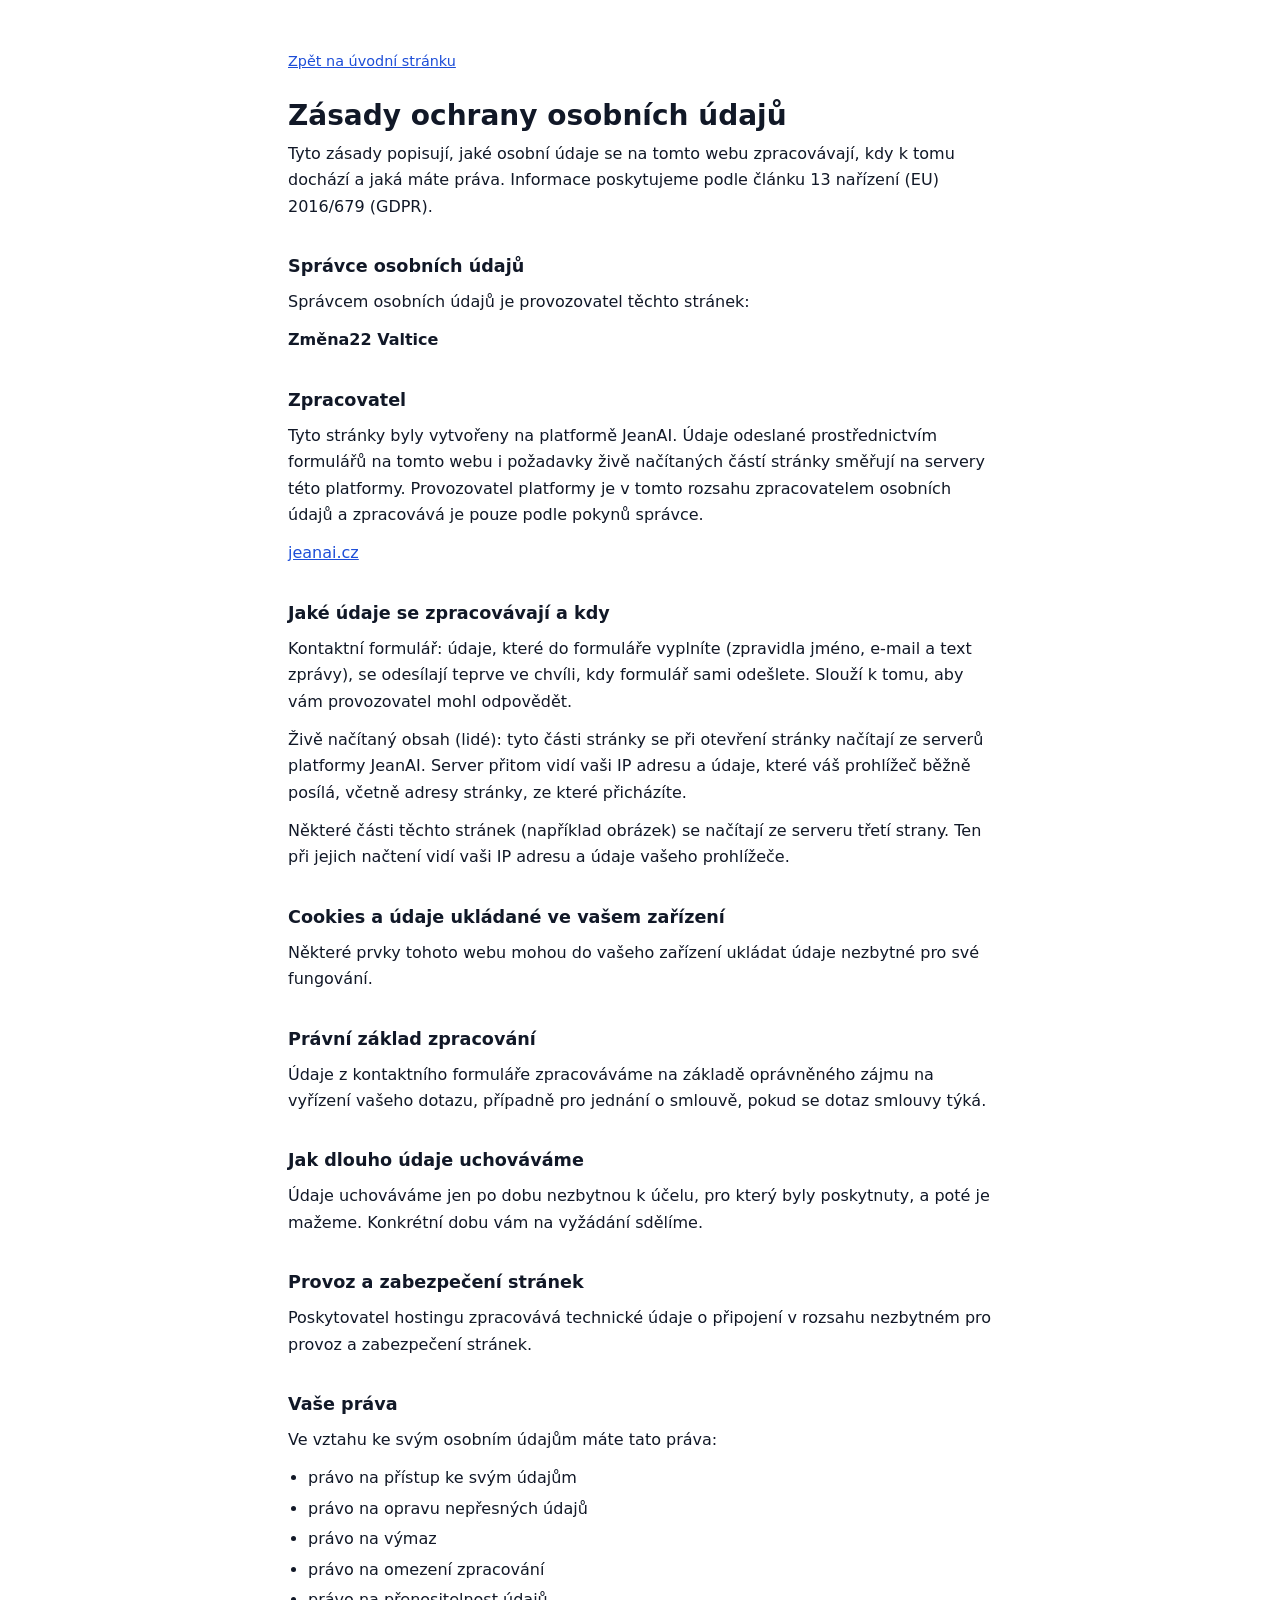
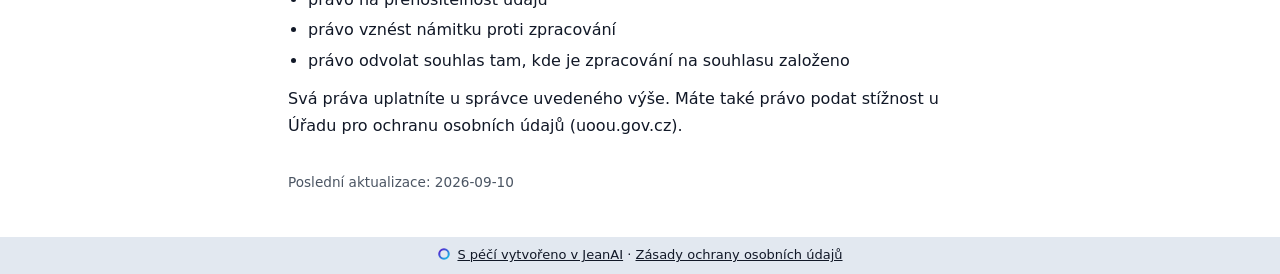
==== soukromi.html @ 4d4d27af "Deploy website: Změna22 Valtice" ====
<!doctype html><html lang="cs"><head><meta charset="utf-8"><meta name="viewport" content="width=device-width, initial-scale=1"><title>Zásady ochrany osobních údajů</title><style>:root{color-scheme:light}body{margin:0;background:#FFFFFF;color:#111827;font-family:ui-sans-serif,system-ui,-apple-system,'Segoe UI',sans-serif;font-size:16px;line-height:1.65}main{max-width:44rem;margin:0 auto;padding:48px 20px 32px}h1{font-size:1.75rem;line-height:1.25;margin:0 0 8px}h2{font-size:1.1rem;margin:32px 0 8px}p{margin:0 0 12px}ul{margin:0 0 12px;padding-left:1.25rem}li{margin:0 0 4px}a{color:#1D4ED8}.jean-back{display:inline-block;margin-bottom:24px;font-size:0.9rem}.jean-controller{font-weight:600}.jean-updated{margin-top:32px;font-size:0.85rem;color:#4B5563}</style></head><body><main><a class="jean-back" href="/">Zpět na úvodní stránku</a><h1>Zásady ochrany osobních údajů</h1><p>Tyto zásady popisují, jaké osobní údaje se na tomto webu zpracovávají, kdy k tomu dochází a jaká máte práva. Informace poskytujeme podle článku 13 nařízení (EU) 2016/679 (GDPR).</p><section><h2>Správce osobních údajů</h2><p>Správcem osobních údajů je provozovatel těchto stránek:</p><p class="jean-controller">Změna22 Valtice</p></section><section><h2>Zpracovatel</h2><p>Tyto stránky byly vytvořeny na platformě JeanAI. Údaje odeslané prostřednictvím formulářů na tomto webu i požadavky živě načítaných částí stránky směřují na servery této platformy. Provozovatel platformy je v tomto rozsahu zpracovatelem osobních údajů a zpracovává je pouze podle pokynů správce.</p><p><a href="https://jeanai.cz" rel="noopener">jeanai.cz</a></p></section><section><h2>Jaké údaje se zpracovávají a kdy</h2><p>Kontaktní formulář: údaje, které do formuláře vyplníte (zpravidla jméno, e-mail a text zprávy), se odesílají teprve ve chvíli, kdy formulář sami odešlete. Slouží k tomu, aby vám provozovatel mohl odpovědět.</p><p>Živě načítaný obsah (lidé): tyto části stránky se při otevření stránky načítají ze serverů platformy JeanAI. Server přitom vidí vaši IP adresu a údaje, které váš prohlížeč běžně posílá, včetně adresy stránky, ze které přicházíte.</p><p>Některé části těchto stránek (například obrázek) se načítají ze serveru třetí strany. Ten při jejich načtení vidí vaši IP adresu a údaje vašeho prohlížeče.</p></section><section><h2>Cookies a údaje ukládané ve vašem zařízení</h2><p>Některé prvky tohoto webu mohou do vašeho zařízení ukládat údaje nezbytné pro své fungování.</p></section><section><h2>Právní základ zpracování</h2><p>Údaje z kontaktního formuláře zpracováváme na základě oprávněného zájmu na vyřízení vašeho dotazu, případně pro jednání o smlouvě, pokud se dotaz smlouvy týká.</p></section><section><h2>Jak dlouho údaje uchováváme</h2><p>Údaje uchováváme jen po dobu nezbytnou k účelu, pro který byly poskytnuty, a poté je mažeme. Konkrétní dobu vám na vyžádání sdělíme.</p></section><section><h2>Provoz a zabezpečení stránek</h2><p>Poskytovatel hostingu zpracovává technické údaje o připojení v rozsahu nezbytném pro provoz a zabezpečení stránek.</p></section><section><h2>Vaše práva</h2><p>Ve vztahu ke svým osobním údajům máte tato práva:</p><ul><li>právo na přístup ke svým údajům</li><li>právo na opravu nepřesných údajů</li><li>právo na výmaz</li><li>právo na omezení zpracování</li><li>právo na přenositelnost údajů</li><li>právo vznést námitku proti zpracování</li><li>právo odvolat souhlas tam, kde je zpracování na souhlasu založeno</li></ul><p>Svá práva uplatníte u správce uvedeného výše. Máte také právo podat stížnost u Úřadu pro ochranu osobních údajů (uoou.gov.cz).</p></section><p class="jean-updated">Poslední aktualizace: 2026-09-10</p></main><div data-jean-identification="1" aria-label="Údaje o provozovateli" style="background:#E2E8F0!important;color:#111827!important;font-family:var(--font-body, ui-sans-serif), system-ui, -apple-system, sans-serif;font-size:13px!important;line-height:1.6!important;padding:8px 16px;text-align:center;word-break:break-word;display:block!important;visibility:visible!important;opacity:1!important;position:static!important;height:auto!important;max-height:none!important;overflow:visible!important;clip-path:none!important;transform:none!important;content-visibility:visible!important"><span style="display:block!important;visibility:visible!important;opacity:1!important;color:inherit!important;font-size:13px!important;line-height:1.6!important;position:static!important;height:auto!important;max-height:none!important;overflow:visible!important;clip-path:none!important;transform:none!important;text-indent:0!important;letter-spacing:normal!important;word-spacing:normal!important;content-visibility:visible!important"><a href="https://jeanai.cz" rel="noopener" style="display:inline!important;text-decoration:underline;visibility:visible!important;opacity:1!important;color:inherit!important;font-size:13px!important;line-height:1.6!important;position:static!important;height:auto!important;max-height:none!important;overflow:visible!important;clip-path:none!important;transform:none!important;text-indent:0!important;letter-spacing:normal!important;word-spacing:normal!important;content-visibility:visible!important"><svg aria-hidden="true" focusable="false" width="14" height="14" viewBox="0 0 128 128" style="display:inline-block!important;visibility:visible!important;opacity:1!important;width:14px!important;height:14px!important;vertical-align:-2px;margin-right:6px"><defs><linearGradient id="jean-mark-ring" x1="0" y1="0" x2="1" y2="1"><stop offset="0" stop-color="#5814cf"/><stop offset="1" stop-color="#12c9e6"/></linearGradient></defs><circle cx="64" cy="64" r="43.5" fill="none" stroke="url(#jean-mark-ring)" stroke-width="19"/></svg>S péčí vytvořeno v JeanAI</a> · <a href="/soukromi.html" style="display:inline!important;text-decoration:underline;visibility:visible!important;opacity:1!important;color:inherit!important;font-size:13px!important;line-height:1.6!important;position:static!important;height:auto!important;max-height:none!important;overflow:visible!important;clip-path:none!important;transform:none!important;text-indent:0!important;letter-spacing:normal!important;word-spacing:normal!important;content-visibility:visible!important">Zásady ochrany osobních údajů</a></span></div></body></html>
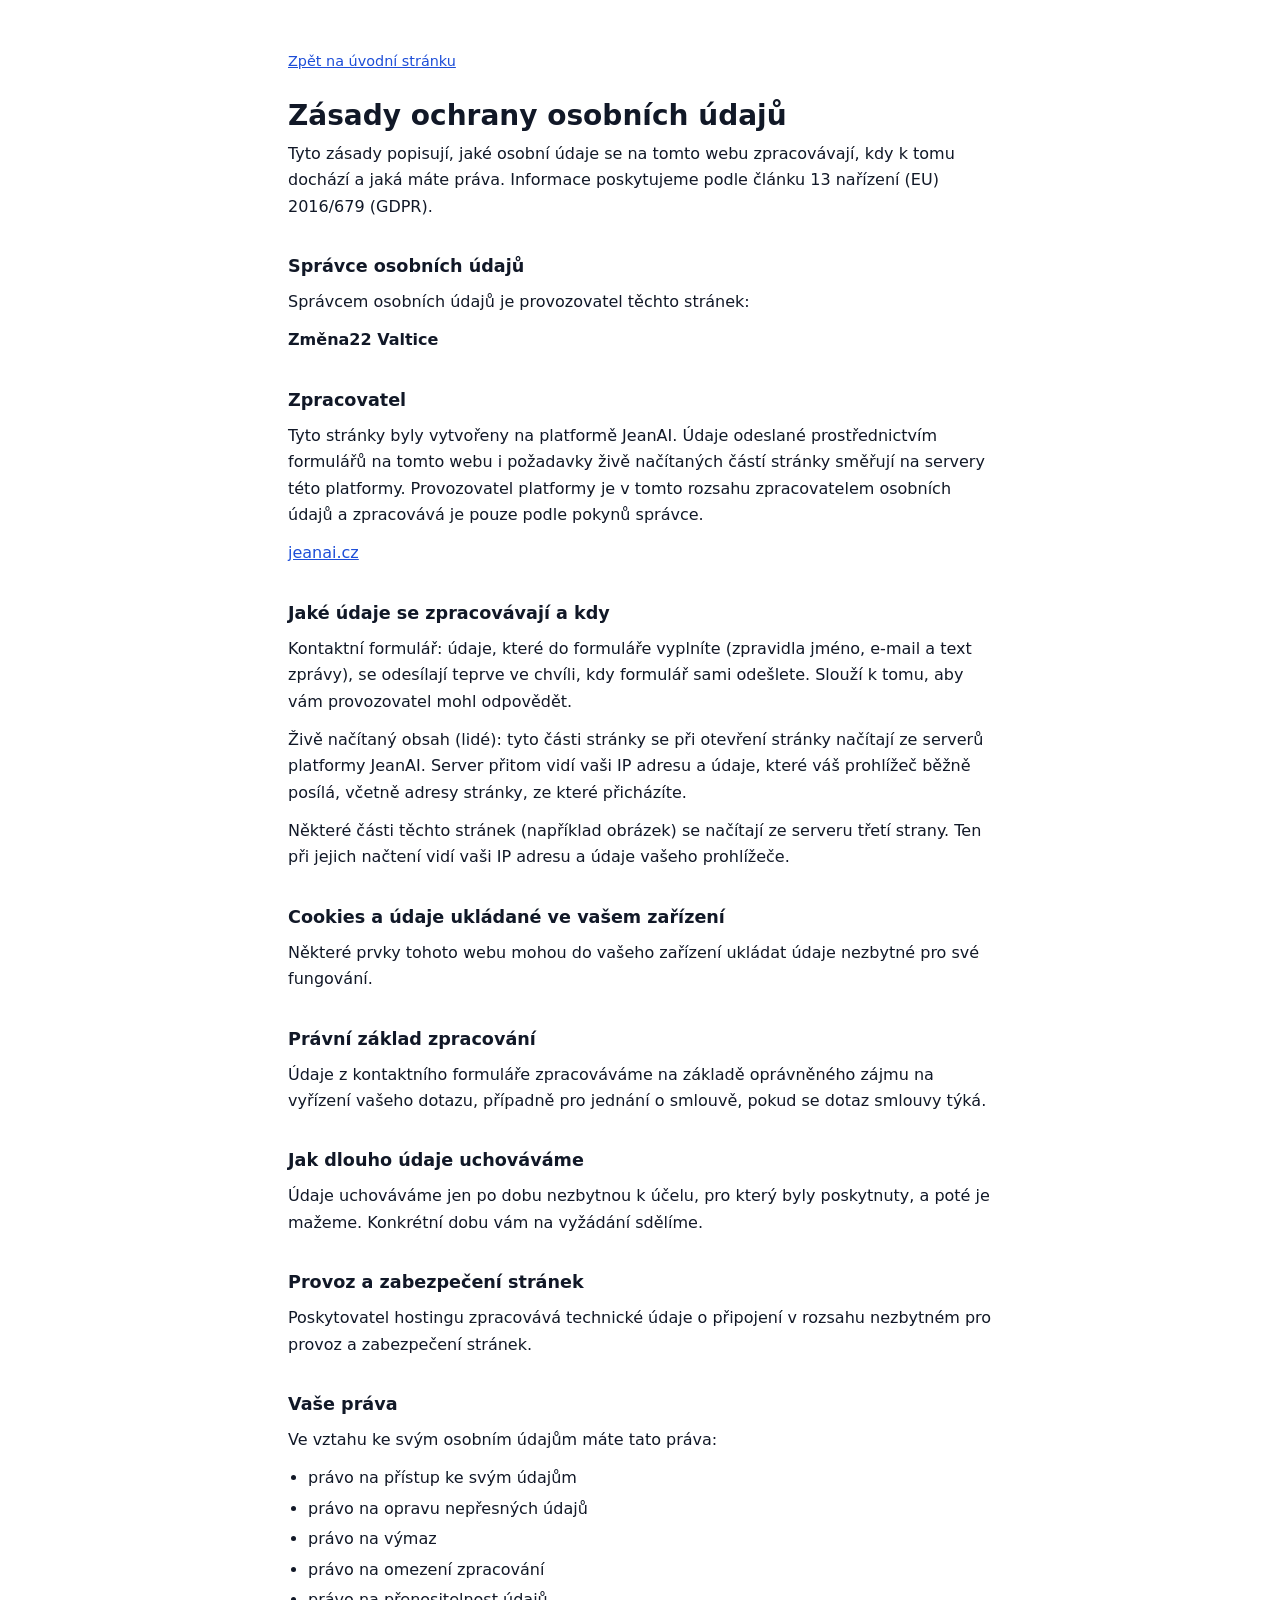
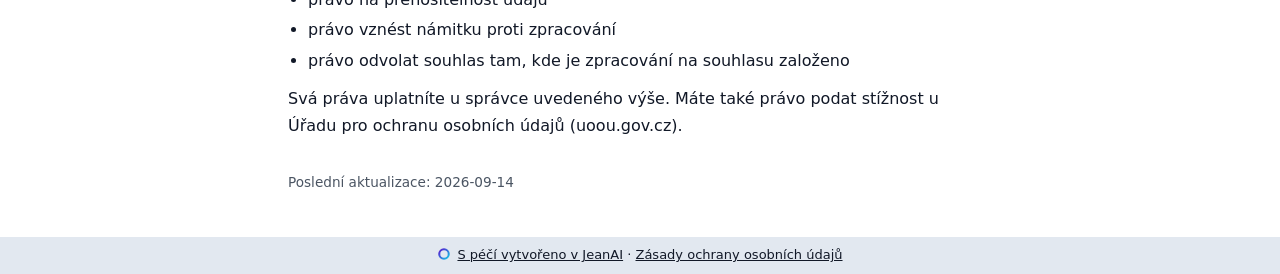
==== commit 8a9e276e: "Deploy website: Změna22 Valtice" ====
--- a/soukromi.html
+++ b/soukromi.html
@@ -1 +1 @@
-<!doctype html><html lang="cs"><head><meta charset="utf-8"><meta name="viewport" content="width=device-width, initial-scale=1"><title>Zásady ochrany osobních údajů</title><style>:root{color-scheme:light}body{margin:0;background:#FFFFFF;color:#111827;font-family:ui-sans-serif,system-ui,-apple-system,'Segoe UI',sans-serif;font-size:16px;line-height:1.65}main{max-width:44rem;margin:0 auto;padding:48px 20px 32px}h1{font-size:1.75rem;line-height:1.25;margin:0 0 8px}h2{font-size:1.1rem;margin:32px 0 8px}p{margin:0 0 12px}ul{margin:0 0 12px;padding-left:1.25rem}li{margin:0 0 4px}a{color:#1D4ED8}.jean-back{display:inline-block;margin-bottom:24px;font-size:0.9rem}.jean-controller{font-weight:600}.jean-updated{margin-top:32px;font-size:0.85rem;color:#4B5563}</style></head><body><main><a class="jean-back" href="/">Zpět na úvodní stránku</a><h1>Zásady ochrany osobních údajů</h1><p>Tyto zásady popisují, jaké osobní údaje se na tomto webu zpracovávají, kdy k tomu dochází a jaká máte práva. Informace poskytujeme podle článku 13 nařízení (EU) 2016/679 (GDPR).</p><section><h2>Správce osobních údajů</h2><p>Správcem osobních údajů je provozovatel těchto stránek:</p><p class="jean-controller">Změna22 Valtice</p></section><section><h2>Zpracovatel</h2><p>Tyto stránky byly vytvořeny na platformě JeanAI. Údaje odeslané prostřednictvím formulářů na tomto webu i požadavky živě načítaných částí stránky směřují na servery této platformy. Provozovatel platformy je v tomto rozsahu zpracovatelem osobních údajů a zpracovává je pouze podle pokynů správce.</p><p><a href="https://jeanai.cz" rel="noopener">jeanai.cz</a></p></section><section><h2>Jaké údaje se zpracovávají a kdy</h2><p>Kontaktní formulář: údaje, které do formuláře vyplníte (zpravidla jméno, e-mail a text zprávy), se odesílají teprve ve chvíli, kdy formulář sami odešlete. Slouží k tomu, aby vám provozovatel mohl odpovědět.</p><p>Živě načítaný obsah (lidé): tyto části stránky se při otevření stránky načítají ze serverů platformy JeanAI. Server přitom vidí vaši IP adresu a údaje, které váš prohlížeč běžně posílá, včetně adresy stránky, ze které přicházíte.</p><p>Některé části těchto stránek (například obrázek) se načítají ze serveru třetí strany. Ten při jejich načtení vidí vaši IP adresu a údaje vašeho prohlížeče.</p></section><section><h2>Cookies a údaje ukládané ve vašem zařízení</h2><p>Některé prvky tohoto webu mohou do vašeho zařízení ukládat údaje nezbytné pro své fungování.</p></section><section><h2>Právní základ zpracování</h2><p>Údaje z kontaktního formuláře zpracováváme na základě oprávněného zájmu na vyřízení vašeho dotazu, případně pro jednání o smlouvě, pokud se dotaz smlouvy týká.</p></section><section><h2>Jak dlouho údaje uchováváme</h2><p>Údaje uchováváme jen po dobu nezbytnou k účelu, pro který byly poskytnuty, a poté je mažeme. Konkrétní dobu vám na vyžádání sdělíme.</p></section><section><h2>Provoz a zabezpečení stránek</h2><p>Poskytovatel hostingu zpracovává technické údaje o připojení v rozsahu nezbytném pro provoz a zabezpečení stránek.</p></section><section><h2>Vaše práva</h2><p>Ve vztahu ke svým osobním údajům máte tato práva:</p><ul><li>právo na přístup ke svým údajům</li><li>právo na opravu nepřesných údajů</li><li>právo na výmaz</li><li>právo na omezení zpracování</li><li>právo na přenositelnost údajů</li><li>právo vznést námitku proti zpracování</li><li>právo odvolat souhlas tam, kde je zpracování na souhlasu založeno</li></ul><p>Svá práva uplatníte u správce uvedeného výše. Máte také právo podat stížnost u Úřadu pro ochranu osobních údajů (uoou.gov.cz).</p></section><p class="jean-updated">Poslední aktualizace: 2026-09-10</p></main><div data-jean-identification="1" aria-label="Údaje o provozovateli" style="background:#E2E8F0!important;color:#111827!important;font-family:var(--font-body, ui-sans-serif), system-ui, -apple-system, sans-serif;font-size:13px!important;line-height:1.6!important;padding:8px 16px;text-align:center;word-break:break-word;display:block!important;visibility:visible!important;opacity:1!important;position:static!important;height:auto!important;max-height:none!important;overflow:visible!important;clip-path:none!important;transform:none!important;content-visibility:visible!important"><span style="display:block!important;visibility:visible!important;opacity:1!important;color:inherit!important;font-size:13px!important;line-height:1.6!important;position:static!important;height:auto!important;max-height:none!important;overflow:visible!important;clip-path:none!important;transform:none!important;text-indent:0!important;letter-spacing:normal!important;word-spacing:normal!important;content-visibility:visible!important"><a href="https://jeanai.cz" rel="noopener" style="display:inline!important;text-decoration:underline;visibility:visible!important;opacity:1!important;color:inherit!important;font-size:13px!important;line-height:1.6!important;position:static!important;height:auto!important;max-height:none!important;overflow:visible!important;clip-path:none!important;transform:none!important;text-indent:0!important;letter-spacing:normal!important;word-spacing:normal!important;content-visibility:visible!important"><svg aria-hidden="true" focusable="false" width="14" height="14" viewBox="0 0 128 128" style="display:inline-block!important;visibility:visible!important;opacity:1!important;width:14px!important;height:14px!important;vertical-align:-2px;margin-right:6px"><defs><linearGradient id="jean-mark-ring" x1="0" y1="0" x2="1" y2="1"><stop offset="0" stop-color="#5814cf"/><stop offset="1" stop-color="#12c9e6"/></linearGradient></defs><circle cx="64" cy="64" r="43.5" fill="none" stroke="url(#jean-mark-ring)" stroke-width="19"/></svg>S péčí vytvořeno v JeanAI</a> · <a href="/soukromi.html" style="display:inline!important;text-decoration:underline;visibility:visible!important;opacity:1!important;color:inherit!important;font-size:13px!important;line-height:1.6!important;position:static!important;height:auto!important;max-height:none!important;overflow:visible!important;clip-path:none!important;transform:none!important;text-indent:0!important;letter-spacing:normal!important;word-spacing:normal!important;content-visibility:visible!important">Zásady ochrany osobních údajů</a></span></div></body></html>+<!doctype html><html lang="cs"><head><meta charset="utf-8"><meta name="viewport" content="width=device-width, initial-scale=1"><title>Zásady ochrany osobních údajů</title><style>:root{color-scheme:light}body{margin:0;background:#FFFFFF;color:#111827;font-family:ui-sans-serif,system-ui,-apple-system,'Segoe UI',sans-serif;font-size:16px;line-height:1.65}main{max-width:44rem;margin:0 auto;padding:48px 20px 32px}h1{font-size:1.75rem;line-height:1.25;margin:0 0 8px}h2{font-size:1.1rem;margin:32px 0 8px}p{margin:0 0 12px}ul{margin:0 0 12px;padding-left:1.25rem}li{margin:0 0 4px}a{color:#1D4ED8}.jean-back{display:inline-block;margin-bottom:24px;font-size:0.9rem}.jean-controller{font-weight:600}.jean-updated{margin-top:32px;font-size:0.85rem;color:#4B5563}</style></head><body><main><a class="jean-back" href="/">Zpět na úvodní stránku</a><h1>Zásady ochrany osobních údajů</h1><p>Tyto zásady popisují, jaké osobní údaje se na tomto webu zpracovávají, kdy k tomu dochází a jaká máte práva. Informace poskytujeme podle článku 13 nařízení (EU) 2016/679 (GDPR).</p><section><h2>Správce osobních údajů</h2><p>Správcem osobních údajů je provozovatel těchto stránek:</p><p class="jean-controller">Změna22 Valtice</p></section><section><h2>Zpracovatel</h2><p>Tyto stránky byly vytvořeny na platformě JeanAI. Údaje odeslané prostřednictvím formulářů na tomto webu i požadavky živě načítaných částí stránky směřují na servery této platformy. Provozovatel platformy je v tomto rozsahu zpracovatelem osobních údajů a zpracovává je pouze podle pokynů správce.</p><p><a href="https://jeanai.cz" rel="noopener">jeanai.cz</a></p></section><section><h2>Jaké údaje se zpracovávají a kdy</h2><p>Kontaktní formulář: údaje, které do formuláře vyplníte (zpravidla jméno, e-mail a text zprávy), se odesílají teprve ve chvíli, kdy formulář sami odešlete. Slouží k tomu, aby vám provozovatel mohl odpovědět.</p><p>Živě načítaný obsah (lidé): tyto části stránky se při otevření stránky načítají ze serverů platformy JeanAI. Server přitom vidí vaši IP adresu a údaje, které váš prohlížeč běžně posílá, včetně adresy stránky, ze které přicházíte.</p><p>Některé části těchto stránek (například obrázek) se načítají ze serveru třetí strany. Ten při jejich načtení vidí vaši IP adresu a údaje vašeho prohlížeče.</p></section><section><h2>Cookies a údaje ukládané ve vašem zařízení</h2><p>Některé prvky tohoto webu mohou do vašeho zařízení ukládat údaje nezbytné pro své fungování.</p></section><section><h2>Právní základ zpracování</h2><p>Údaje z kontaktního formuláře zpracováváme na základě oprávněného zájmu na vyřízení vašeho dotazu, případně pro jednání o smlouvě, pokud se dotaz smlouvy týká.</p></section><section><h2>Jak dlouho údaje uchováváme</h2><p>Údaje uchováváme jen po dobu nezbytnou k účelu, pro který byly poskytnuty, a poté je mažeme. Konkrétní dobu vám na vyžádání sdělíme.</p></section><section><h2>Provoz a zabezpečení stránek</h2><p>Poskytovatel hostingu zpracovává technické údaje o připojení v rozsahu nezbytném pro provoz a zabezpečení stránek.</p></section><section><h2>Vaše práva</h2><p>Ve vztahu ke svým osobním údajům máte tato práva:</p><ul><li>právo na přístup ke svým údajům</li><li>právo na opravu nepřesných údajů</li><li>právo na výmaz</li><li>právo na omezení zpracování</li><li>právo na přenositelnost údajů</li><li>právo vznést námitku proti zpracování</li><li>právo odvolat souhlas tam, kde je zpracování na souhlasu založeno</li></ul><p>Svá práva uplatníte u správce uvedeného výše. Máte také právo podat stížnost u Úřadu pro ochranu osobních údajů (uoou.gov.cz).</p></section><p class="jean-updated">Poslední aktualizace: 2026-09-14</p></main><div data-jean-identification="1" aria-label="Údaje o provozovateli" style="background:#E2E8F0!important;color:#111827!important;font-family:var(--font-body, ui-sans-serif), system-ui, -apple-system, sans-serif;font-size:13px!important;line-height:1.6!important;padding:8px 16px;text-align:center;word-break:break-word;display:block!important;visibility:visible!important;opacity:1!important;position:static!important;height:auto!important;max-height:none!important;overflow:visible!important;clip-path:none!important;transform:none!important;content-visibility:visible!important"><span style="display:block!important;visibility:visible!important;opacity:1!important;color:inherit!important;font-size:13px!important;line-height:1.6!important;position:static!important;height:auto!important;max-height:none!important;overflow:visible!important;clip-path:none!important;transform:none!important;text-indent:0!important;letter-spacing:normal!important;word-spacing:normal!important;content-visibility:visible!important"><a href="https://jeanai.cz" rel="noopener" style="display:inline!important;text-decoration:underline;visibility:visible!important;opacity:1!important;color:inherit!important;font-size:13px!important;line-height:1.6!important;position:static!important;height:auto!important;max-height:none!important;overflow:visible!important;clip-path:none!important;transform:none!important;text-indent:0!important;letter-spacing:normal!important;word-spacing:normal!important;content-visibility:visible!important"><svg aria-hidden="true" focusable="false" width="14" height="14" viewBox="0 0 128 128" style="display:inline-block!important;visibility:visible!important;opacity:1!important;width:14px!important;height:14px!important;vertical-align:-2px;margin-right:6px"><defs><linearGradient id="jean-mark-ring" x1="0" y1="0" x2="1" y2="1"><stop offset="0" stop-color="#5814cf"/><stop offset="1" stop-color="#12c9e6"/></linearGradient></defs><circle cx="64" cy="64" r="43.5" fill="none" stroke="url(#jean-mark-ring)" stroke-width="19"/></svg>S péčí vytvořeno v JeanAI</a> · <a href="/soukromi.html" style="display:inline!important;text-decoration:underline;visibility:visible!important;opacity:1!important;color:inherit!important;font-size:13px!important;line-height:1.6!important;position:static!important;height:auto!important;max-height:none!important;overflow:visible!important;clip-path:none!important;transform:none!important;text-indent:0!important;letter-spacing:normal!important;word-spacing:normal!important;content-visibility:visible!important">Zásady ochrany osobních údajů</a></span></div></body></html>
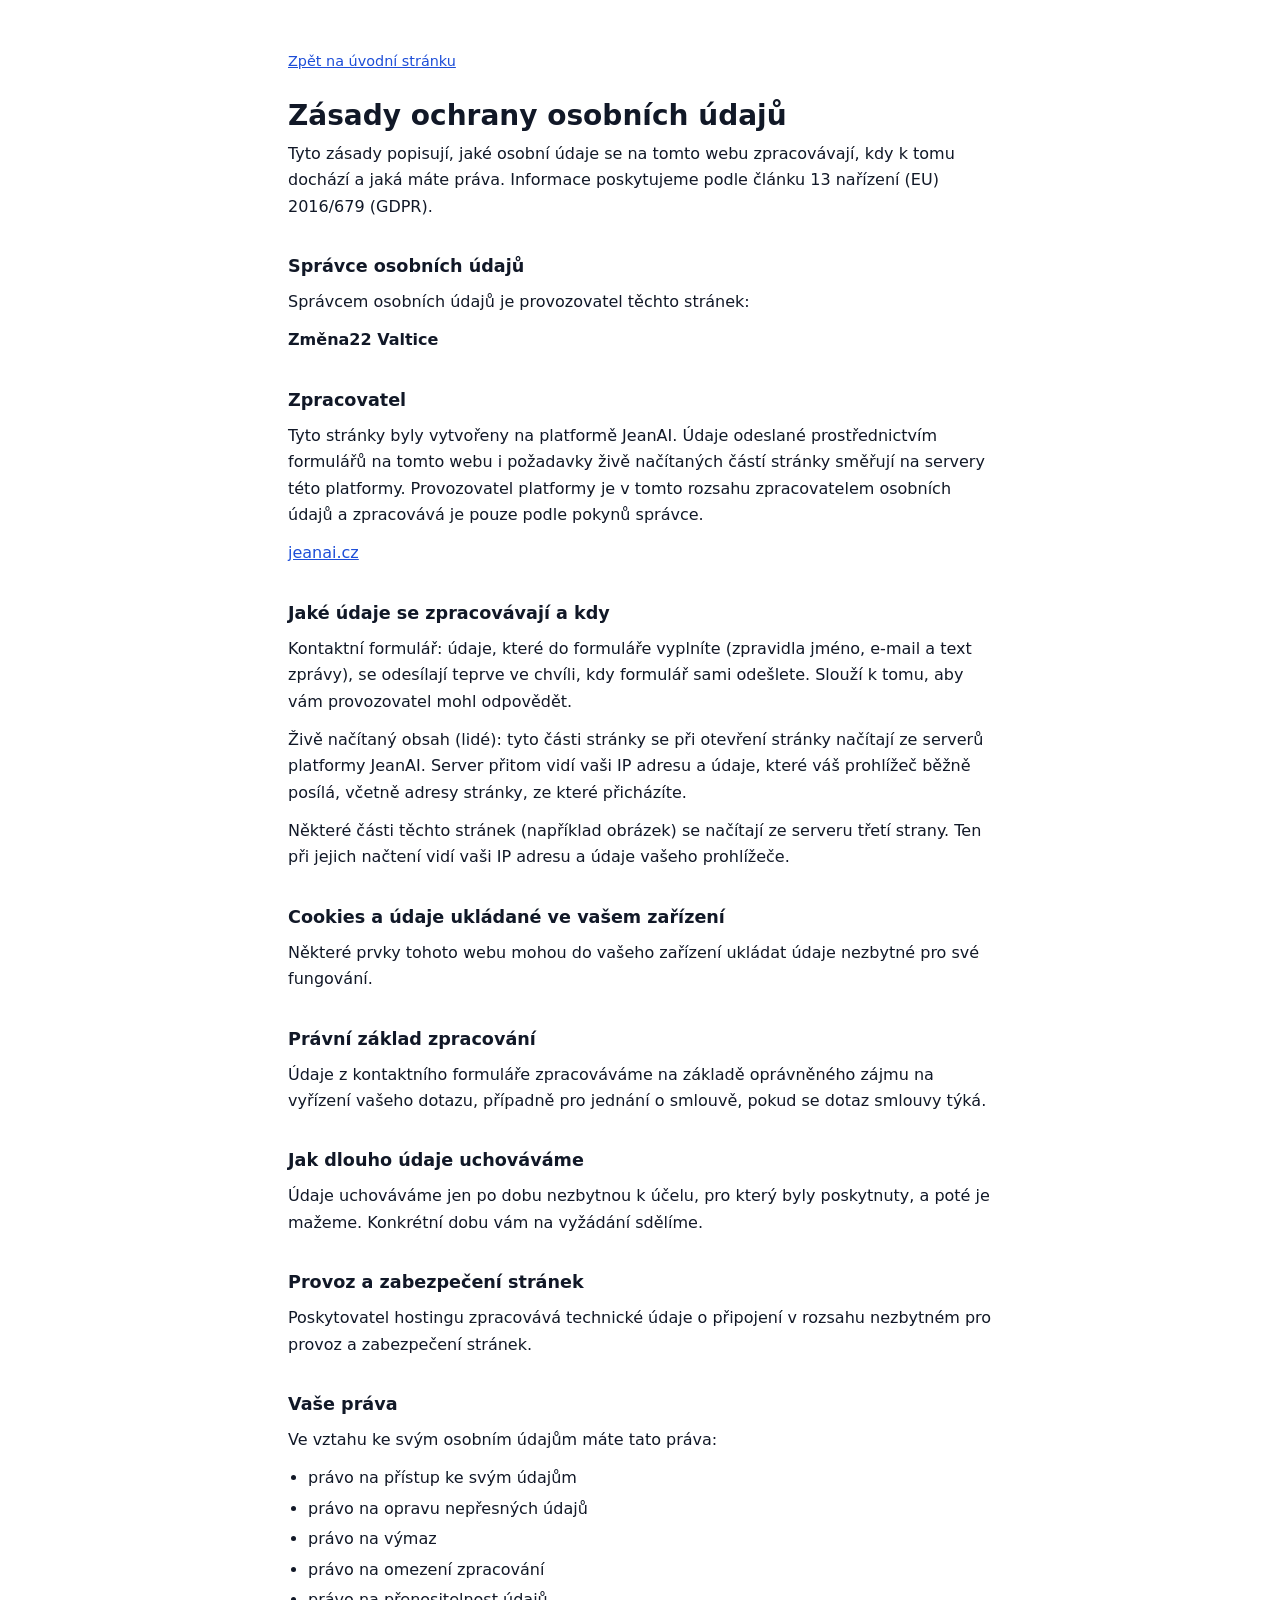
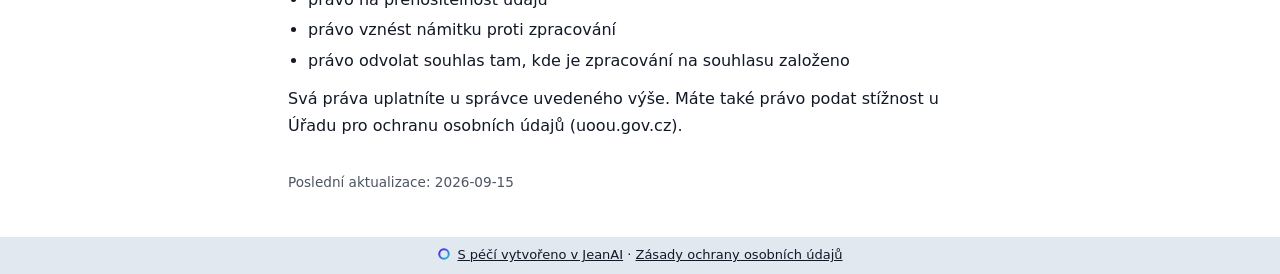
==== commit 1f7198ce: "Deploy website: Změna22 Valtice" ====
--- a/soukromi.html
+++ b/soukromi.html
@@ -1 +1 @@
-<!doctype html><html lang="cs"><head><meta charset="utf-8"><meta name="viewport" content="width=device-width, initial-scale=1"><title>Zásady ochrany osobních údajů</title><style>:root{color-scheme:light}body{margin:0;background:#FFFFFF;color:#111827;font-family:ui-sans-serif,system-ui,-apple-system,'Segoe UI',sans-serif;font-size:16px;line-height:1.65}main{max-width:44rem;margin:0 auto;padding:48px 20px 32px}h1{font-size:1.75rem;line-height:1.25;margin:0 0 8px}h2{font-size:1.1rem;margin:32px 0 8px}p{margin:0 0 12px}ul{margin:0 0 12px;padding-left:1.25rem}li{margin:0 0 4px}a{color:#1D4ED8}.jean-back{display:inline-block;margin-bottom:24px;font-size:0.9rem}.jean-controller{font-weight:600}.jean-updated{margin-top:32px;font-size:0.85rem;color:#4B5563}</style></head><body><main><a class="jean-back" href="/">Zpět na úvodní stránku</a><h1>Zásady ochrany osobních údajů</h1><p>Tyto zásady popisují, jaké osobní údaje se na tomto webu zpracovávají, kdy k tomu dochází a jaká máte práva. Informace poskytujeme podle článku 13 nařízení (EU) 2016/679 (GDPR).</p><section><h2>Správce osobních údajů</h2><p>Správcem osobních údajů je provozovatel těchto stránek:</p><p class="jean-controller">Změna22 Valtice</p></section><section><h2>Zpracovatel</h2><p>Tyto stránky byly vytvořeny na platformě JeanAI. Údaje odeslané prostřednictvím formulářů na tomto webu i požadavky živě načítaných částí stránky směřují na servery této platformy. Provozovatel platformy je v tomto rozsahu zpracovatelem osobních údajů a zpracovává je pouze podle pokynů správce.</p><p><a href="https://jeanai.cz" rel="noopener">jeanai.cz</a></p></section><section><h2>Jaké údaje se zpracovávají a kdy</h2><p>Kontaktní formulář: údaje, které do formuláře vyplníte (zpravidla jméno, e-mail a text zprávy), se odesílají teprve ve chvíli, kdy formulář sami odešlete. Slouží k tomu, aby vám provozovatel mohl odpovědět.</p><p>Živě načítaný obsah (lidé): tyto části stránky se při otevření stránky načítají ze serverů platformy JeanAI. Server přitom vidí vaši IP adresu a údaje, které váš prohlížeč běžně posílá, včetně adresy stránky, ze které přicházíte.</p><p>Některé části těchto stránek (například obrázek) se načítají ze serveru třetí strany. Ten při jejich načtení vidí vaši IP adresu a údaje vašeho prohlížeče.</p></section><section><h2>Cookies a údaje ukládané ve vašem zařízení</h2><p>Některé prvky tohoto webu mohou do vašeho zařízení ukládat údaje nezbytné pro své fungování.</p></section><section><h2>Právní základ zpracování</h2><p>Údaje z kontaktního formuláře zpracováváme na základě oprávněného zájmu na vyřízení vašeho dotazu, případně pro jednání o smlouvě, pokud se dotaz smlouvy týká.</p></section><section><h2>Jak dlouho údaje uchováváme</h2><p>Údaje uchováváme jen po dobu nezbytnou k účelu, pro který byly poskytnuty, a poté je mažeme. Konkrétní dobu vám na vyžádání sdělíme.</p></section><section><h2>Provoz a zabezpečení stránek</h2><p>Poskytovatel hostingu zpracovává technické údaje o připojení v rozsahu nezbytném pro provoz a zabezpečení stránek.</p></section><section><h2>Vaše práva</h2><p>Ve vztahu ke svým osobním údajům máte tato práva:</p><ul><li>právo na přístup ke svým údajům</li><li>právo na opravu nepřesných údajů</li><li>právo na výmaz</li><li>právo na omezení zpracování</li><li>právo na přenositelnost údajů</li><li>právo vznést námitku proti zpracování</li><li>právo odvolat souhlas tam, kde je zpracování na souhlasu založeno</li></ul><p>Svá práva uplatníte u správce uvedeného výše. Máte také právo podat stížnost u Úřadu pro ochranu osobních údajů (uoou.gov.cz).</p></section><p class="jean-updated">Poslední aktualizace: 2026-09-14</p></main><div data-jean-identification="1" aria-label="Údaje o provozovateli" style="background:#E2E8F0!important;color:#111827!important;font-family:var(--font-body, ui-sans-serif), system-ui, -apple-system, sans-serif;font-size:13px!important;line-height:1.6!important;padding:8px 16px;text-align:center;word-break:break-word;display:block!important;visibility:visible!important;opacity:1!important;position:static!important;height:auto!important;max-height:none!important;overflow:visible!important;clip-path:none!important;transform:none!important;content-visibility:visible!important"><span style="display:block!important;visibility:visible!important;opacity:1!important;color:inherit!important;font-size:13px!important;line-height:1.6!important;position:static!important;height:auto!important;max-height:none!important;overflow:visible!important;clip-path:none!important;transform:none!important;text-indent:0!important;letter-spacing:normal!important;word-spacing:normal!important;content-visibility:visible!important"><a href="https://jeanai.cz" rel="noopener" style="display:inline!important;text-decoration:underline;visibility:visible!important;opacity:1!important;color:inherit!important;font-size:13px!important;line-height:1.6!important;position:static!important;height:auto!important;max-height:none!important;overflow:visible!important;clip-path:none!important;transform:none!important;text-indent:0!important;letter-spacing:normal!important;word-spacing:normal!important;content-visibility:visible!important"><svg aria-hidden="true" focusable="false" width="14" height="14" viewBox="0 0 128 128" style="display:inline-block!important;visibility:visible!important;opacity:1!important;width:14px!important;height:14px!important;vertical-align:-2px;margin-right:6px"><defs><linearGradient id="jean-mark-ring" x1="0" y1="0" x2="1" y2="1"><stop offset="0" stop-color="#5814cf"/><stop offset="1" stop-color="#12c9e6"/></linearGradient></defs><circle cx="64" cy="64" r="43.5" fill="none" stroke="url(#jean-mark-ring)" stroke-width="19"/></svg>S péčí vytvořeno v JeanAI</a> · <a href="/soukromi.html" style="display:inline!important;text-decoration:underline;visibility:visible!important;opacity:1!important;color:inherit!important;font-size:13px!important;line-height:1.6!important;position:static!important;height:auto!important;max-height:none!important;overflow:visible!important;clip-path:none!important;transform:none!important;text-indent:0!important;letter-spacing:normal!important;word-spacing:normal!important;content-visibility:visible!important">Zásady ochrany osobních údajů</a></span></div></body></html>+<!doctype html><html lang="cs"><head><meta charset="utf-8"><meta name="viewport" content="width=device-width, initial-scale=1"><title>Zásady ochrany osobních údajů</title><style>:root{color-scheme:light}body{margin:0;background:#FFFFFF;color:#111827;font-family:ui-sans-serif,system-ui,-apple-system,'Segoe UI',sans-serif;font-size:16px;line-height:1.65}main{max-width:44rem;margin:0 auto;padding:48px 20px 32px}h1{font-size:1.75rem;line-height:1.25;margin:0 0 8px}h2{font-size:1.1rem;margin:32px 0 8px}p{margin:0 0 12px}ul{margin:0 0 12px;padding-left:1.25rem}li{margin:0 0 4px}a{color:#1D4ED8}.jean-back{display:inline-block;margin-bottom:24px;font-size:0.9rem}.jean-controller{font-weight:600}.jean-updated{margin-top:32px;font-size:0.85rem;color:#4B5563}</style></head><body><main><a class="jean-back" href="/">Zpět na úvodní stránku</a><h1>Zásady ochrany osobních údajů</h1><p>Tyto zásady popisují, jaké osobní údaje se na tomto webu zpracovávají, kdy k tomu dochází a jaká máte práva. Informace poskytujeme podle článku 13 nařízení (EU) 2016/679 (GDPR).</p><section><h2>Správce osobních údajů</h2><p>Správcem osobních údajů je provozovatel těchto stránek:</p><p class="jean-controller">Změna22 Valtice</p></section><section><h2>Zpracovatel</h2><p>Tyto stránky byly vytvořeny na platformě JeanAI. Údaje odeslané prostřednictvím formulářů na tomto webu i požadavky živě načítaných částí stránky směřují na servery této platformy. Provozovatel platformy je v tomto rozsahu zpracovatelem osobních údajů a zpracovává je pouze podle pokynů správce.</p><p><a href="https://jeanai.cz" rel="noopener">jeanai.cz</a></p></section><section><h2>Jaké údaje se zpracovávají a kdy</h2><p>Kontaktní formulář: údaje, které do formuláře vyplníte (zpravidla jméno, e-mail a text zprávy), se odesílají teprve ve chvíli, kdy formulář sami odešlete. Slouží k tomu, aby vám provozovatel mohl odpovědět.</p><p>Živě načítaný obsah (lidé): tyto části stránky se při otevření stránky načítají ze serverů platformy JeanAI. Server přitom vidí vaši IP adresu a údaje, které váš prohlížeč běžně posílá, včetně adresy stránky, ze které přicházíte.</p><p>Některé části těchto stránek (například obrázek) se načítají ze serveru třetí strany. Ten při jejich načtení vidí vaši IP adresu a údaje vašeho prohlížeče.</p></section><section><h2>Cookies a údaje ukládané ve vašem zařízení</h2><p>Některé prvky tohoto webu mohou do vašeho zařízení ukládat údaje nezbytné pro své fungování.</p></section><section><h2>Právní základ zpracování</h2><p>Údaje z kontaktního formuláře zpracováváme na základě oprávněného zájmu na vyřízení vašeho dotazu, případně pro jednání o smlouvě, pokud se dotaz smlouvy týká.</p></section><section><h2>Jak dlouho údaje uchováváme</h2><p>Údaje uchováváme jen po dobu nezbytnou k účelu, pro který byly poskytnuty, a poté je mažeme. Konkrétní dobu vám na vyžádání sdělíme.</p></section><section><h2>Provoz a zabezpečení stránek</h2><p>Poskytovatel hostingu zpracovává technické údaje o připojení v rozsahu nezbytném pro provoz a zabezpečení stránek.</p></section><section><h2>Vaše práva</h2><p>Ve vztahu ke svým osobním údajům máte tato práva:</p><ul><li>právo na přístup ke svým údajům</li><li>právo na opravu nepřesných údajů</li><li>právo na výmaz</li><li>právo na omezení zpracování</li><li>právo na přenositelnost údajů</li><li>právo vznést námitku proti zpracování</li><li>právo odvolat souhlas tam, kde je zpracování na souhlasu založeno</li></ul><p>Svá práva uplatníte u správce uvedeného výše. Máte také právo podat stížnost u Úřadu pro ochranu osobních údajů (uoou.gov.cz).</p></section><p class="jean-updated">Poslední aktualizace: 2026-09-15</p></main><div data-jean-identification="1" aria-label="Údaje o provozovateli" style="background:#E2E8F0!important;color:#111827!important;font-family:var(--font-body, ui-sans-serif), system-ui, -apple-system, sans-serif;font-size:13px!important;line-height:1.6!important;padding:8px 16px;text-align:center;word-break:break-word;display:block!important;visibility:visible!important;opacity:1!important;position:static!important;height:auto!important;max-height:none!important;overflow:visible!important;clip-path:none!important;transform:none!important;content-visibility:visible!important"><span style="display:block!important;visibility:visible!important;opacity:1!important;color:inherit!important;font-size:13px!important;line-height:1.6!important;position:static!important;height:auto!important;max-height:none!important;overflow:visible!important;clip-path:none!important;transform:none!important;text-indent:0!important;letter-spacing:normal!important;word-spacing:normal!important;content-visibility:visible!important"><a href="https://jeanai.cz" rel="noopener" style="display:inline!important;text-decoration:underline;visibility:visible!important;opacity:1!important;color:inherit!important;font-size:13px!important;line-height:1.6!important;position:static!important;height:auto!important;max-height:none!important;overflow:visible!important;clip-path:none!important;transform:none!important;text-indent:0!important;letter-spacing:normal!important;word-spacing:normal!important;content-visibility:visible!important"><svg aria-hidden="true" focusable="false" width="14" height="14" viewBox="0 0 128 128" style="display:inline-block!important;visibility:visible!important;opacity:1!important;width:14px!important;height:14px!important;vertical-align:-2px;margin-right:6px"><defs><linearGradient id="jean-mark-ring" x1="0" y1="0" x2="1" y2="1"><stop offset="0" stop-color="#5814cf"/><stop offset="1" stop-color="#12c9e6"/></linearGradient></defs><circle cx="64" cy="64" r="43.5" fill="none" stroke="url(#jean-mark-ring)" stroke-width="19"/></svg>S péčí vytvořeno v JeanAI</a> · <a href="/soukromi.html" style="display:inline!important;text-decoration:underline;visibility:visible!important;opacity:1!important;color:inherit!important;font-size:13px!important;line-height:1.6!important;position:static!important;height:auto!important;max-height:none!important;overflow:visible!important;clip-path:none!important;transform:none!important;text-indent:0!important;letter-spacing:normal!important;word-spacing:normal!important;content-visibility:visible!important">Zásady ochrany osobních údajů</a></span></div></body></html>
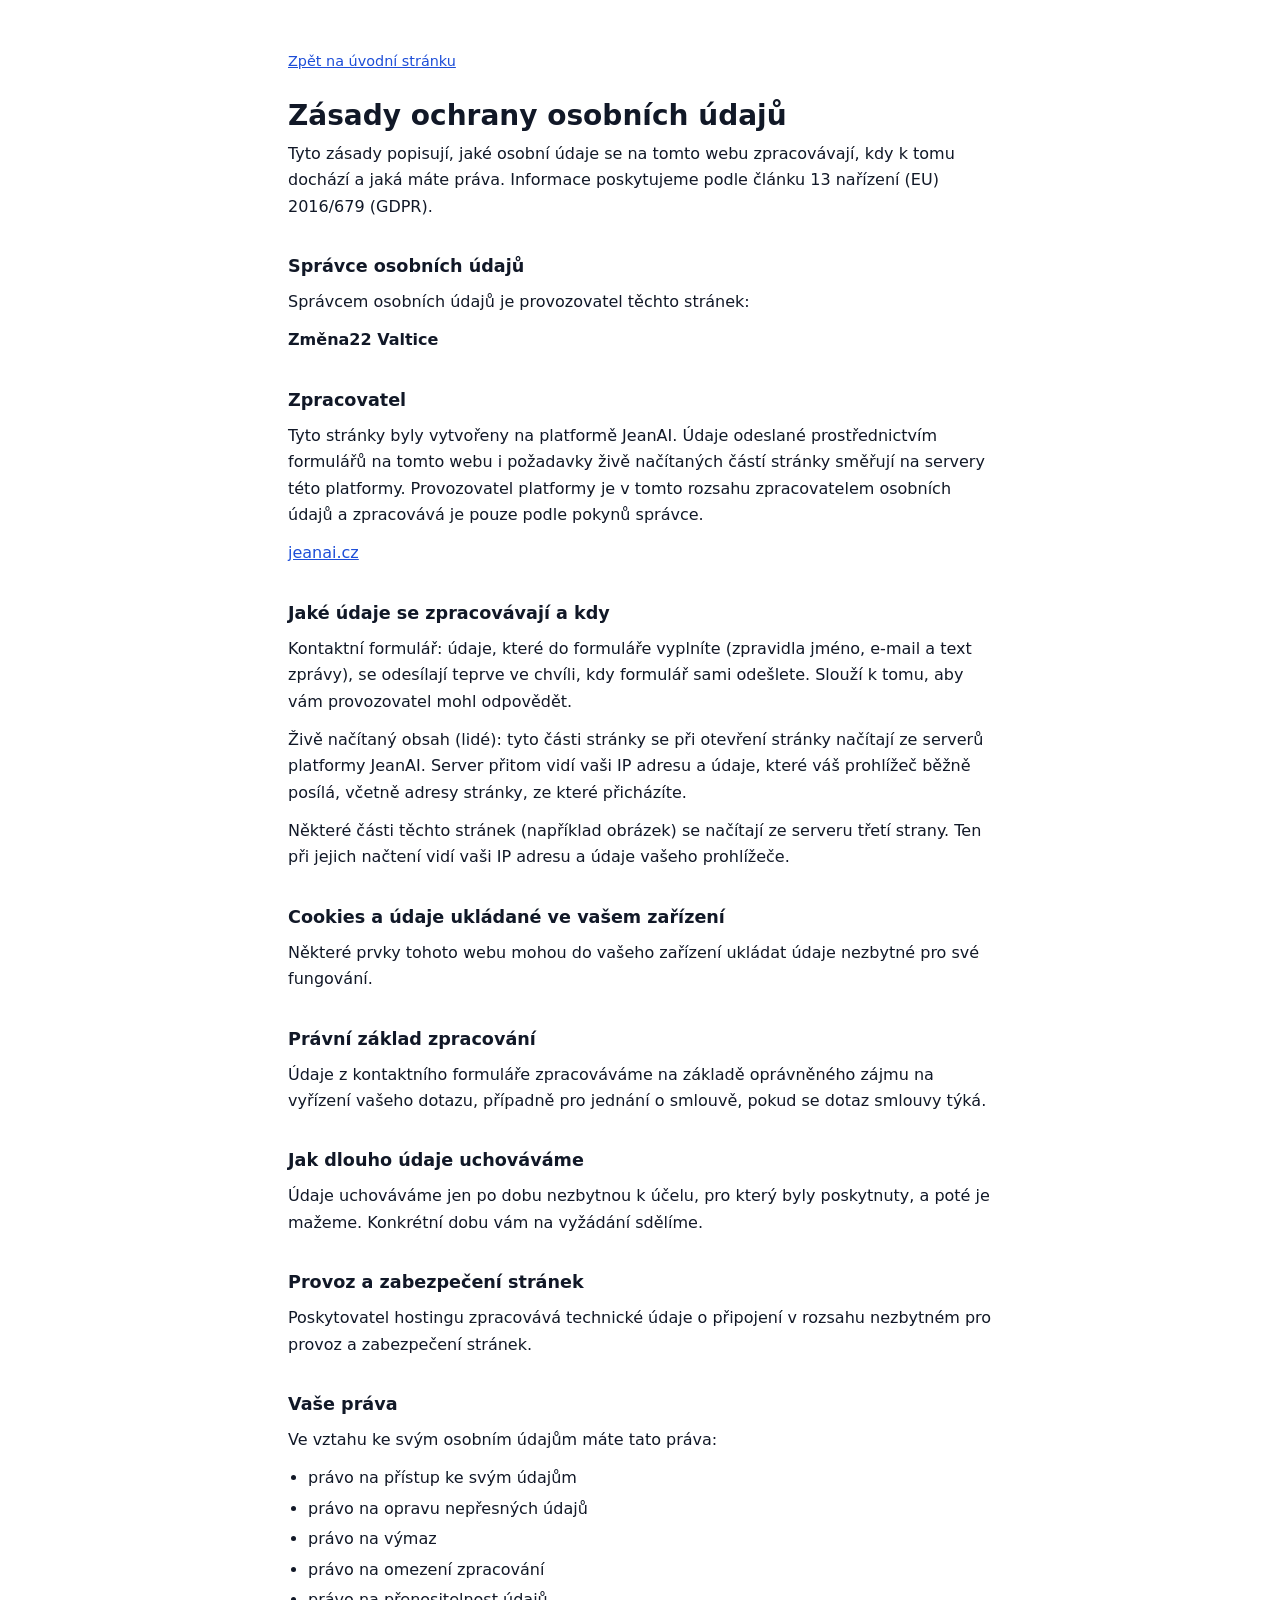
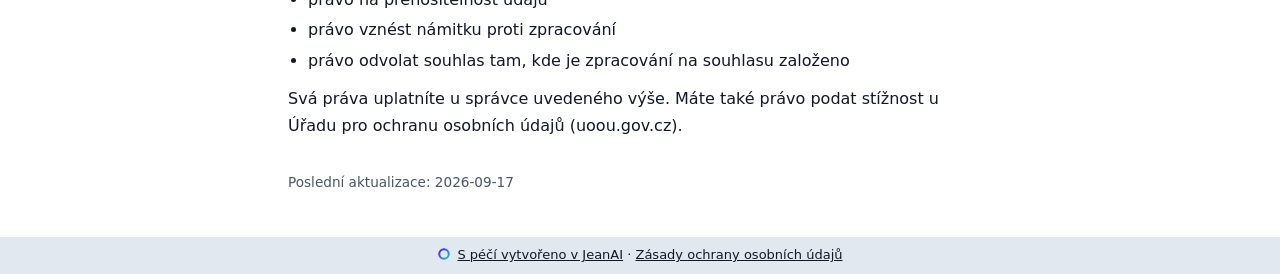
==== commit b9a9373b: "Deploy website: Změna22 Valtice" ====
--- a/soukromi.html
+++ b/soukromi.html
@@ -1 +1 @@
-<!doctype html><html lang="cs"><head><meta charset="utf-8"><meta name="viewport" content="width=device-width, initial-scale=1"><title>Zásady ochrany osobních údajů</title><style>:root{color-scheme:light}body{margin:0;background:#FFFFFF;color:#111827;font-family:ui-sans-serif,system-ui,-apple-system,'Segoe UI',sans-serif;font-size:16px;line-height:1.65}main{max-width:44rem;margin:0 auto;padding:48px 20px 32px}h1{font-size:1.75rem;line-height:1.25;margin:0 0 8px}h2{font-size:1.1rem;margin:32px 0 8px}p{margin:0 0 12px}ul{margin:0 0 12px;padding-left:1.25rem}li{margin:0 0 4px}a{color:#1D4ED8}.jean-back{display:inline-block;margin-bottom:24px;font-size:0.9rem}.jean-controller{font-weight:600}.jean-updated{margin-top:32px;font-size:0.85rem;color:#4B5563}</style></head><body><main><a class="jean-back" href="/">Zpět na úvodní stránku</a><h1>Zásady ochrany osobních údajů</h1><p>Tyto zásady popisují, jaké osobní údaje se na tomto webu zpracovávají, kdy k tomu dochází a jaká máte práva. Informace poskytujeme podle článku 13 nařízení (EU) 2016/679 (GDPR).</p><section><h2>Správce osobních údajů</h2><p>Správcem osobních údajů je provozovatel těchto stránek:</p><p class="jean-controller">Změna22 Valtice</p></section><section><h2>Zpracovatel</h2><p>Tyto stránky byly vytvořeny na platformě JeanAI. Údaje odeslané prostřednictvím formulářů na tomto webu i požadavky živě načítaných částí stránky směřují na servery této platformy. Provozovatel platformy je v tomto rozsahu zpracovatelem osobních údajů a zpracovává je pouze podle pokynů správce.</p><p><a href="https://jeanai.cz" rel="noopener">jeanai.cz</a></p></section><section><h2>Jaké údaje se zpracovávají a kdy</h2><p>Kontaktní formulář: údaje, které do formuláře vyplníte (zpravidla jméno, e-mail a text zprávy), se odesílají teprve ve chvíli, kdy formulář sami odešlete. Slouží k tomu, aby vám provozovatel mohl odpovědět.</p><p>Živě načítaný obsah (lidé): tyto části stránky se při otevření stránky načítají ze serverů platformy JeanAI. Server přitom vidí vaši IP adresu a údaje, které váš prohlížeč běžně posílá, včetně adresy stránky, ze které přicházíte.</p><p>Některé části těchto stránek (například obrázek) se načítají ze serveru třetí strany. Ten při jejich načtení vidí vaši IP adresu a údaje vašeho prohlížeče.</p></section><section><h2>Cookies a údaje ukládané ve vašem zařízení</h2><p>Některé prvky tohoto webu mohou do vašeho zařízení ukládat údaje nezbytné pro své fungování.</p></section><section><h2>Právní základ zpracování</h2><p>Údaje z kontaktního formuláře zpracováváme na základě oprávněného zájmu na vyřízení vašeho dotazu, případně pro jednání o smlouvě, pokud se dotaz smlouvy týká.</p></section><section><h2>Jak dlouho údaje uchováváme</h2><p>Údaje uchováváme jen po dobu nezbytnou k účelu, pro který byly poskytnuty, a poté je mažeme. Konkrétní dobu vám na vyžádání sdělíme.</p></section><section><h2>Provoz a zabezpečení stránek</h2><p>Poskytovatel hostingu zpracovává technické údaje o připojení v rozsahu nezbytném pro provoz a zabezpečení stránek.</p></section><section><h2>Vaše práva</h2><p>Ve vztahu ke svým osobním údajům máte tato práva:</p><ul><li>právo na přístup ke svým údajům</li><li>právo na opravu nepřesných údajů</li><li>právo na výmaz</li><li>právo na omezení zpracování</li><li>právo na přenositelnost údajů</li><li>právo vznést námitku proti zpracování</li><li>právo odvolat souhlas tam, kde je zpracování na souhlasu založeno</li></ul><p>Svá práva uplatníte u správce uvedeného výše. Máte také právo podat stížnost u Úřadu pro ochranu osobních údajů (uoou.gov.cz).</p></section><p class="jean-updated">Poslední aktualizace: 2026-09-15</p></main><div data-jean-identification="1" aria-label="Údaje o provozovateli" style="background:#E2E8F0!important;color:#111827!important;font-family:var(--font-body, ui-sans-serif), system-ui, -apple-system, sans-serif;font-size:13px!important;line-height:1.6!important;padding:8px 16px;text-align:center;word-break:break-word;display:block!important;visibility:visible!important;opacity:1!important;position:static!important;height:auto!important;max-height:none!important;overflow:visible!important;clip-path:none!important;transform:none!important;content-visibility:visible!important"><span style="display:block!important;visibility:visible!important;opacity:1!important;color:inherit!important;font-size:13px!important;line-height:1.6!important;position:static!important;height:auto!important;max-height:none!important;overflow:visible!important;clip-path:none!important;transform:none!important;text-indent:0!important;letter-spacing:normal!important;word-spacing:normal!important;content-visibility:visible!important"><a href="https://jeanai.cz" rel="noopener" style="display:inline!important;text-decoration:underline;visibility:visible!important;opacity:1!important;color:inherit!important;font-size:13px!important;line-height:1.6!important;position:static!important;height:auto!important;max-height:none!important;overflow:visible!important;clip-path:none!important;transform:none!important;text-indent:0!important;letter-spacing:normal!important;word-spacing:normal!important;content-visibility:visible!important"><svg aria-hidden="true" focusable="false" width="14" height="14" viewBox="0 0 128 128" style="display:inline-block!important;visibility:visible!important;opacity:1!important;width:14px!important;height:14px!important;vertical-align:-2px;margin-right:6px"><defs><linearGradient id="jean-mark-ring" x1="0" y1="0" x2="1" y2="1"><stop offset="0" stop-color="#5814cf"/><stop offset="1" stop-color="#12c9e6"/></linearGradient></defs><circle cx="64" cy="64" r="43.5" fill="none" stroke="url(#jean-mark-ring)" stroke-width="19"/></svg>S péčí vytvořeno v JeanAI</a> · <a href="/soukromi.html" style="display:inline!important;text-decoration:underline;visibility:visible!important;opacity:1!important;color:inherit!important;font-size:13px!important;line-height:1.6!important;position:static!important;height:auto!important;max-height:none!important;overflow:visible!important;clip-path:none!important;transform:none!important;text-indent:0!important;letter-spacing:normal!important;word-spacing:normal!important;content-visibility:visible!important">Zásady ochrany osobních údajů</a></span></div></body></html>+<!doctype html><html lang="cs"><head><meta charset="utf-8"><meta name="viewport" content="width=device-width, initial-scale=1"><title>Zásady ochrany osobních údajů</title><style>:root{color-scheme:light}body{margin:0;background:#FFFFFF;color:#111827;font-family:ui-sans-serif,system-ui,-apple-system,'Segoe UI',sans-serif;font-size:16px;line-height:1.65}main{max-width:44rem;margin:0 auto;padding:48px 20px 32px}h1{font-size:1.75rem;line-height:1.25;margin:0 0 8px}h2{font-size:1.1rem;margin:32px 0 8px}p{margin:0 0 12px}ul{margin:0 0 12px;padding-left:1.25rem}li{margin:0 0 4px}a{color:#1D4ED8}.jean-back{display:inline-block;margin-bottom:24px;font-size:0.9rem}.jean-controller{font-weight:600}.jean-updated{margin-top:32px;font-size:0.85rem;color:#4B5563}</style></head><body><main><a class="jean-back" href="/">Zpět na úvodní stránku</a><h1>Zásady ochrany osobních údajů</h1><p>Tyto zásady popisují, jaké osobní údaje se na tomto webu zpracovávají, kdy k tomu dochází a jaká máte práva. Informace poskytujeme podle článku 13 nařízení (EU) 2016/679 (GDPR).</p><section><h2>Správce osobních údajů</h2><p>Správcem osobních údajů je provozovatel těchto stránek:</p><p class="jean-controller">Změna22 Valtice</p></section><section><h2>Zpracovatel</h2><p>Tyto stránky byly vytvořeny na platformě JeanAI. Údaje odeslané prostřednictvím formulářů na tomto webu i požadavky živě načítaných částí stránky směřují na servery této platformy. Provozovatel platformy je v tomto rozsahu zpracovatelem osobních údajů a zpracovává je pouze podle pokynů správce.</p><p><a href="https://jeanai.cz" rel="noopener">jeanai.cz</a></p></section><section><h2>Jaké údaje se zpracovávají a kdy</h2><p>Kontaktní formulář: údaje, které do formuláře vyplníte (zpravidla jméno, e-mail a text zprávy), se odesílají teprve ve chvíli, kdy formulář sami odešlete. Slouží k tomu, aby vám provozovatel mohl odpovědět.</p><p>Živě načítaný obsah (lidé): tyto části stránky se při otevření stránky načítají ze serverů platformy JeanAI. Server přitom vidí vaši IP adresu a údaje, které váš prohlížeč běžně posílá, včetně adresy stránky, ze které přicházíte.</p><p>Některé části těchto stránek (například obrázek) se načítají ze serveru třetí strany. Ten při jejich načtení vidí vaši IP adresu a údaje vašeho prohlížeče.</p></section><section><h2>Cookies a údaje ukládané ve vašem zařízení</h2><p>Některé prvky tohoto webu mohou do vašeho zařízení ukládat údaje nezbytné pro své fungování.</p></section><section><h2>Právní základ zpracování</h2><p>Údaje z kontaktního formuláře zpracováváme na základě oprávněného zájmu na vyřízení vašeho dotazu, případně pro jednání o smlouvě, pokud se dotaz smlouvy týká.</p></section><section><h2>Jak dlouho údaje uchováváme</h2><p>Údaje uchováváme jen po dobu nezbytnou k účelu, pro který byly poskytnuty, a poté je mažeme. Konkrétní dobu vám na vyžádání sdělíme.</p></section><section><h2>Provoz a zabezpečení stránek</h2><p>Poskytovatel hostingu zpracovává technické údaje o připojení v rozsahu nezbytném pro provoz a zabezpečení stránek.</p></section><section><h2>Vaše práva</h2><p>Ve vztahu ke svým osobním údajům máte tato práva:</p><ul><li>právo na přístup ke svým údajům</li><li>právo na opravu nepřesných údajů</li><li>právo na výmaz</li><li>právo na omezení zpracování</li><li>právo na přenositelnost údajů</li><li>právo vznést námitku proti zpracování</li><li>právo odvolat souhlas tam, kde je zpracování na souhlasu založeno</li></ul><p>Svá práva uplatníte u správce uvedeného výše. Máte také právo podat stížnost u Úřadu pro ochranu osobních údajů (uoou.gov.cz).</p></section><p class="jean-updated">Poslední aktualizace: 2026-09-17</p></main><div data-jean-identification="1" aria-label="Údaje o provozovateli" style="background:#E2E8F0!important;color:#111827!important;font-family:var(--font-body, ui-sans-serif), system-ui, -apple-system, sans-serif;font-size:13px!important;line-height:1.6!important;padding:8px 16px;text-align:center;word-break:break-word;display:block!important;visibility:visible!important;opacity:1!important;position:static!important;height:auto!important;max-height:none!important;overflow:visible!important;clip-path:none!important;transform:none!important;content-visibility:visible!important"><span style="display:block!important;visibility:visible!important;opacity:1!important;color:inherit!important;font-size:13px!important;line-height:1.6!important;position:static!important;height:auto!important;max-height:none!important;overflow:visible!important;clip-path:none!important;transform:none!important;text-indent:0!important;letter-spacing:normal!important;word-spacing:normal!important;content-visibility:visible!important"><a href="https://jeanai.cz" rel="noopener" style="display:inline!important;text-decoration:underline;visibility:visible!important;opacity:1!important;color:inherit!important;font-size:13px!important;line-height:1.6!important;position:static!important;height:auto!important;max-height:none!important;overflow:visible!important;clip-path:none!important;transform:none!important;text-indent:0!important;letter-spacing:normal!important;word-spacing:normal!important;content-visibility:visible!important"><svg aria-hidden="true" focusable="false" width="14" height="14" viewBox="0 0 128 128" style="display:inline-block!important;visibility:visible!important;opacity:1!important;width:14px!important;height:14px!important;vertical-align:-2px;margin-right:6px"><defs><linearGradient id="jean-mark-ring" x1="0" y1="0" x2="1" y2="1"><stop offset="0" stop-color="#5814cf"/><stop offset="1" stop-color="#12c9e6"/></linearGradient></defs><circle cx="64" cy="64" r="43.5" fill="none" stroke="url(#jean-mark-ring)" stroke-width="19"/></svg>S péčí vytvořeno v JeanAI</a> · <a href="/soukromi.html" style="display:inline!important;text-decoration:underline;visibility:visible!important;opacity:1!important;color:inherit!important;font-size:13px!important;line-height:1.6!important;position:static!important;height:auto!important;max-height:none!important;overflow:visible!important;clip-path:none!important;transform:none!important;text-indent:0!important;letter-spacing:normal!important;word-spacing:normal!important;content-visibility:visible!important">Zásady ochrany osobních údajů</a></span></div></body></html>
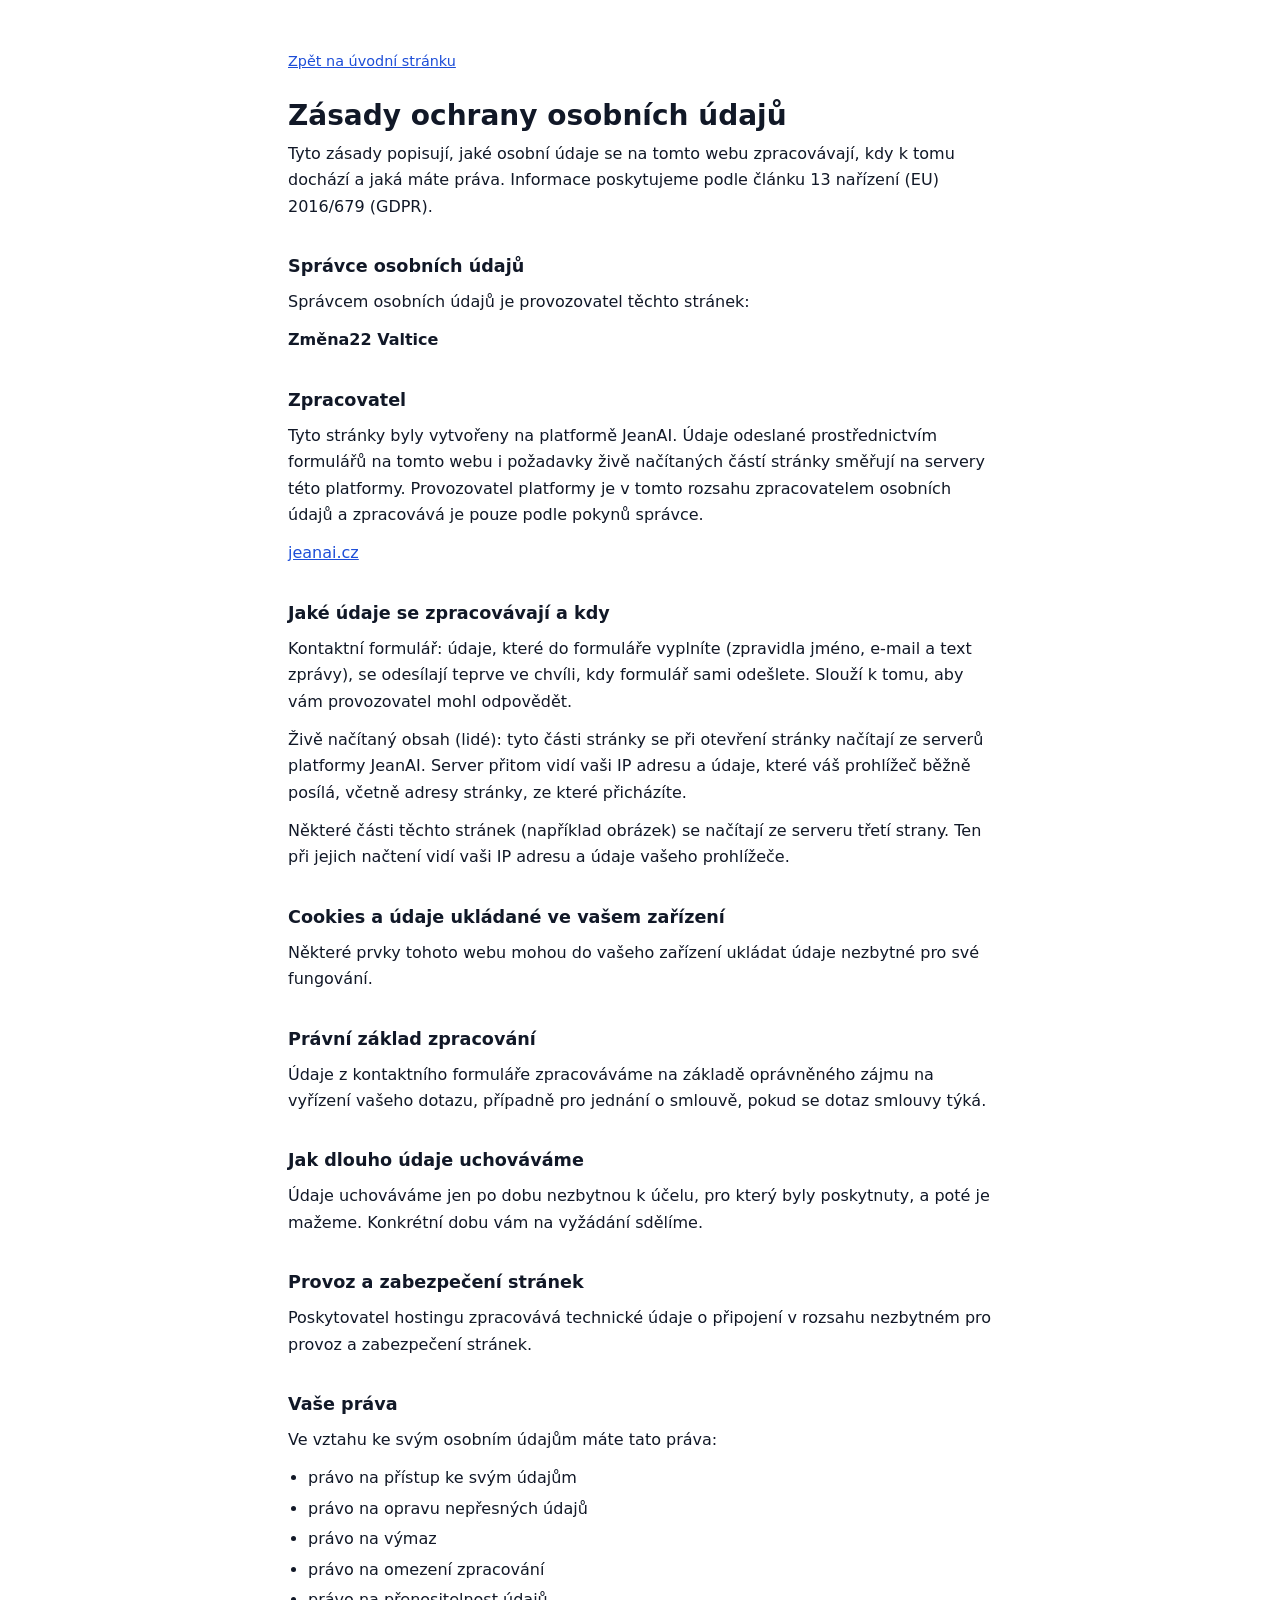
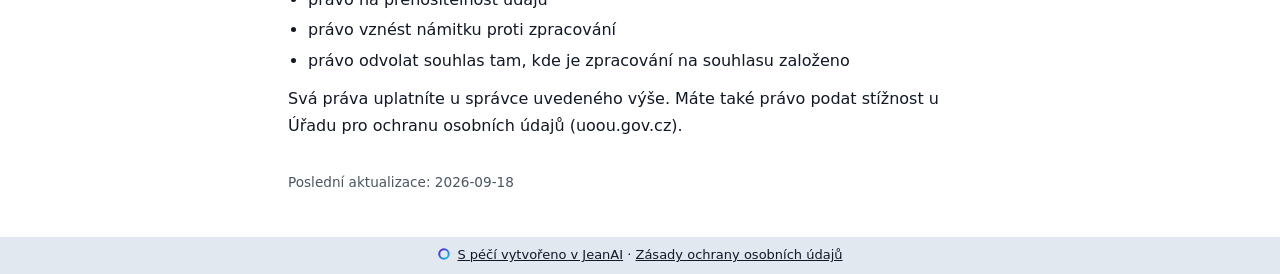
==== commit 171b6dcd: "Deploy website: Změna22 Valtice" ====
--- a/soukromi.html
+++ b/soukromi.html
@@ -1 +1 @@
-<!doctype html><html lang="cs"><head><meta charset="utf-8"><meta name="viewport" content="width=device-width, initial-scale=1"><title>Zásady ochrany osobních údajů</title><style>:root{color-scheme:light}body{margin:0;background:#FFFFFF;color:#111827;font-family:ui-sans-serif,system-ui,-apple-system,'Segoe UI',sans-serif;font-size:16px;line-height:1.65}main{max-width:44rem;margin:0 auto;padding:48px 20px 32px}h1{font-size:1.75rem;line-height:1.25;margin:0 0 8px}h2{font-size:1.1rem;margin:32px 0 8px}p{margin:0 0 12px}ul{margin:0 0 12px;padding-left:1.25rem}li{margin:0 0 4px}a{color:#1D4ED8}.jean-back{display:inline-block;margin-bottom:24px;font-size:0.9rem}.jean-controller{font-weight:600}.jean-updated{margin-top:32px;font-size:0.85rem;color:#4B5563}</style></head><body><main><a class="jean-back" href="/">Zpět na úvodní stránku</a><h1>Zásady ochrany osobních údajů</h1><p>Tyto zásady popisují, jaké osobní údaje se na tomto webu zpracovávají, kdy k tomu dochází a jaká máte práva. Informace poskytujeme podle článku 13 nařízení (EU) 2016/679 (GDPR).</p><section><h2>Správce osobních údajů</h2><p>Správcem osobních údajů je provozovatel těchto stránek:</p><p class="jean-controller">Změna22 Valtice</p></section><section><h2>Zpracovatel</h2><p>Tyto stránky byly vytvořeny na platformě JeanAI. Údaje odeslané prostřednictvím formulářů na tomto webu i požadavky živě načítaných částí stránky směřují na servery této platformy. Provozovatel platformy je v tomto rozsahu zpracovatelem osobních údajů a zpracovává je pouze podle pokynů správce.</p><p><a href="https://jeanai.cz" rel="noopener">jeanai.cz</a></p></section><section><h2>Jaké údaje se zpracovávají a kdy</h2><p>Kontaktní formulář: údaje, které do formuláře vyplníte (zpravidla jméno, e-mail a text zprávy), se odesílají teprve ve chvíli, kdy formulář sami odešlete. Slouží k tomu, aby vám provozovatel mohl odpovědět.</p><p>Živě načítaný obsah (lidé): tyto části stránky se při otevření stránky načítají ze serverů platformy JeanAI. Server přitom vidí vaši IP adresu a údaje, které váš prohlížeč běžně posílá, včetně adresy stránky, ze které přicházíte.</p><p>Některé části těchto stránek (například obrázek) se načítají ze serveru třetí strany. Ten při jejich načtení vidí vaši IP adresu a údaje vašeho prohlížeče.</p></section><section><h2>Cookies a údaje ukládané ve vašem zařízení</h2><p>Některé prvky tohoto webu mohou do vašeho zařízení ukládat údaje nezbytné pro své fungování.</p></section><section><h2>Právní základ zpracování</h2><p>Údaje z kontaktního formuláře zpracováváme na základě oprávněného zájmu na vyřízení vašeho dotazu, případně pro jednání o smlouvě, pokud se dotaz smlouvy týká.</p></section><section><h2>Jak dlouho údaje uchováváme</h2><p>Údaje uchováváme jen po dobu nezbytnou k účelu, pro který byly poskytnuty, a poté je mažeme. Konkrétní dobu vám na vyžádání sdělíme.</p></section><section><h2>Provoz a zabezpečení stránek</h2><p>Poskytovatel hostingu zpracovává technické údaje o připojení v rozsahu nezbytném pro provoz a zabezpečení stránek.</p></section><section><h2>Vaše práva</h2><p>Ve vztahu ke svým osobním údajům máte tato práva:</p><ul><li>právo na přístup ke svým údajům</li><li>právo na opravu nepřesných údajů</li><li>právo na výmaz</li><li>právo na omezení zpracování</li><li>právo na přenositelnost údajů</li><li>právo vznést námitku proti zpracování</li><li>právo odvolat souhlas tam, kde je zpracování na souhlasu založeno</li></ul><p>Svá práva uplatníte u správce uvedeného výše. Máte také právo podat stížnost u Úřadu pro ochranu osobních údajů (uoou.gov.cz).</p></section><p class="jean-updated">Poslední aktualizace: 2026-09-17</p></main><div data-jean-identification="1" aria-label="Údaje o provozovateli" style="background:#E2E8F0!important;color:#111827!important;font-family:var(--font-body, ui-sans-serif), system-ui, -apple-system, sans-serif;font-size:13px!important;line-height:1.6!important;padding:8px 16px;text-align:center;word-break:break-word;display:block!important;visibility:visible!important;opacity:1!important;position:static!important;height:auto!important;max-height:none!important;overflow:visible!important;clip-path:none!important;transform:none!important;content-visibility:visible!important"><span style="display:block!important;visibility:visible!important;opacity:1!important;color:inherit!important;font-size:13px!important;line-height:1.6!important;position:static!important;height:auto!important;max-height:none!important;overflow:visible!important;clip-path:none!important;transform:none!important;text-indent:0!important;letter-spacing:normal!important;word-spacing:normal!important;content-visibility:visible!important"><a href="https://jeanai.cz" rel="noopener" style="display:inline!important;text-decoration:underline;visibility:visible!important;opacity:1!important;color:inherit!important;font-size:13px!important;line-height:1.6!important;position:static!important;height:auto!important;max-height:none!important;overflow:visible!important;clip-path:none!important;transform:none!important;text-indent:0!important;letter-spacing:normal!important;word-spacing:normal!important;content-visibility:visible!important"><svg aria-hidden="true" focusable="false" width="14" height="14" viewBox="0 0 128 128" style="display:inline-block!important;visibility:visible!important;opacity:1!important;width:14px!important;height:14px!important;vertical-align:-2px;margin-right:6px"><defs><linearGradient id="jean-mark-ring" x1="0" y1="0" x2="1" y2="1"><stop offset="0" stop-color="#5814cf"/><stop offset="1" stop-color="#12c9e6"/></linearGradient></defs><circle cx="64" cy="64" r="43.5" fill="none" stroke="url(#jean-mark-ring)" stroke-width="19"/></svg>S péčí vytvořeno v JeanAI</a> · <a href="/soukromi.html" style="display:inline!important;text-decoration:underline;visibility:visible!important;opacity:1!important;color:inherit!important;font-size:13px!important;line-height:1.6!important;position:static!important;height:auto!important;max-height:none!important;overflow:visible!important;clip-path:none!important;transform:none!important;text-indent:0!important;letter-spacing:normal!important;word-spacing:normal!important;content-visibility:visible!important">Zásady ochrany osobních údajů</a></span></div></body></html>+<!doctype html><html lang="cs"><head><meta charset="utf-8"><meta name="viewport" content="width=device-width, initial-scale=1"><title>Zásady ochrany osobních údajů</title><style>:root{color-scheme:light}body{margin:0;background:#FFFFFF;color:#111827;font-family:ui-sans-serif,system-ui,-apple-system,'Segoe UI',sans-serif;font-size:16px;line-height:1.65}main{max-width:44rem;margin:0 auto;padding:48px 20px 32px}h1{font-size:1.75rem;line-height:1.25;margin:0 0 8px}h2{font-size:1.1rem;margin:32px 0 8px}p{margin:0 0 12px}ul{margin:0 0 12px;padding-left:1.25rem}li{margin:0 0 4px}a{color:#1D4ED8}.jean-back{display:inline-block;margin-bottom:24px;font-size:0.9rem}.jean-controller{font-weight:600}.jean-updated{margin-top:32px;font-size:0.85rem;color:#4B5563}</style></head><body><main><a class="jean-back" href="/">Zpět na úvodní stránku</a><h1>Zásady ochrany osobních údajů</h1><p>Tyto zásady popisují, jaké osobní údaje se na tomto webu zpracovávají, kdy k tomu dochází a jaká máte práva. Informace poskytujeme podle článku 13 nařízení (EU) 2016/679 (GDPR).</p><section><h2>Správce osobních údajů</h2><p>Správcem osobních údajů je provozovatel těchto stránek:</p><p class="jean-controller">Změna22 Valtice</p></section><section><h2>Zpracovatel</h2><p>Tyto stránky byly vytvořeny na platformě JeanAI. Údaje odeslané prostřednictvím formulářů na tomto webu i požadavky živě načítaných částí stránky směřují na servery této platformy. Provozovatel platformy je v tomto rozsahu zpracovatelem osobních údajů a zpracovává je pouze podle pokynů správce.</p><p><a href="https://jeanai.cz" rel="noopener">jeanai.cz</a></p></section><section><h2>Jaké údaje se zpracovávají a kdy</h2><p>Kontaktní formulář: údaje, které do formuláře vyplníte (zpravidla jméno, e-mail a text zprávy), se odesílají teprve ve chvíli, kdy formulář sami odešlete. Slouží k tomu, aby vám provozovatel mohl odpovědět.</p><p>Živě načítaný obsah (lidé): tyto části stránky se při otevření stránky načítají ze serverů platformy JeanAI. Server přitom vidí vaši IP adresu a údaje, které váš prohlížeč běžně posílá, včetně adresy stránky, ze které přicházíte.</p><p>Některé části těchto stránek (například obrázek) se načítají ze serveru třetí strany. Ten při jejich načtení vidí vaši IP adresu a údaje vašeho prohlížeče.</p></section><section><h2>Cookies a údaje ukládané ve vašem zařízení</h2><p>Některé prvky tohoto webu mohou do vašeho zařízení ukládat údaje nezbytné pro své fungování.</p></section><section><h2>Právní základ zpracování</h2><p>Údaje z kontaktního formuláře zpracováváme na základě oprávněného zájmu na vyřízení vašeho dotazu, případně pro jednání o smlouvě, pokud se dotaz smlouvy týká.</p></section><section><h2>Jak dlouho údaje uchováváme</h2><p>Údaje uchováváme jen po dobu nezbytnou k účelu, pro který byly poskytnuty, a poté je mažeme. Konkrétní dobu vám na vyžádání sdělíme.</p></section><section><h2>Provoz a zabezpečení stránek</h2><p>Poskytovatel hostingu zpracovává technické údaje o připojení v rozsahu nezbytném pro provoz a zabezpečení stránek.</p></section><section><h2>Vaše práva</h2><p>Ve vztahu ke svým osobním údajům máte tato práva:</p><ul><li>právo na přístup ke svým údajům</li><li>právo na opravu nepřesných údajů</li><li>právo na výmaz</li><li>právo na omezení zpracování</li><li>právo na přenositelnost údajů</li><li>právo vznést námitku proti zpracování</li><li>právo odvolat souhlas tam, kde je zpracování na souhlasu založeno</li></ul><p>Svá práva uplatníte u správce uvedeného výše. Máte také právo podat stížnost u Úřadu pro ochranu osobních údajů (uoou.gov.cz).</p></section><p class="jean-updated">Poslední aktualizace: 2026-09-18</p></main><div data-jean-identification="1" aria-label="Údaje o provozovateli" style="background:#E2E8F0!important;color:#111827!important;font-family:var(--font-body, ui-sans-serif), system-ui, -apple-system, sans-serif;font-size:13px!important;line-height:1.6!important;padding:8px 16px;text-align:center;word-break:break-word;display:block!important;visibility:visible!important;opacity:1!important;position:static!important;height:auto!important;max-height:none!important;overflow:visible!important;clip-path:none!important;transform:none!important;content-visibility:visible!important"><span style="display:block!important;visibility:visible!important;opacity:1!important;color:inherit!important;font-size:13px!important;line-height:1.6!important;position:static!important;height:auto!important;max-height:none!important;overflow:visible!important;clip-path:none!important;transform:none!important;text-indent:0!important;letter-spacing:normal!important;word-spacing:normal!important;content-visibility:visible!important"><a href="https://jeanai.cz" rel="noopener" style="display:inline!important;text-decoration:underline;visibility:visible!important;opacity:1!important;color:inherit!important;font-size:13px!important;line-height:1.6!important;position:static!important;height:auto!important;max-height:none!important;overflow:visible!important;clip-path:none!important;transform:none!important;text-indent:0!important;letter-spacing:normal!important;word-spacing:normal!important;content-visibility:visible!important"><svg aria-hidden="true" focusable="false" width="14" height="14" viewBox="0 0 128 128" style="display:inline-block!important;visibility:visible!important;opacity:1!important;width:14px!important;height:14px!important;vertical-align:-2px;margin-right:6px"><defs><linearGradient id="jean-mark-ring" x1="0" y1="0" x2="1" y2="1"><stop offset="0" stop-color="#5814cf"/><stop offset="1" stop-color="#12c9e6"/></linearGradient></defs><circle cx="64" cy="64" r="43.5" fill="none" stroke="url(#jean-mark-ring)" stroke-width="19"/></svg>S péčí vytvořeno v JeanAI</a> · <a href="/soukromi.html" style="display:inline!important;text-decoration:underline;visibility:visible!important;opacity:1!important;color:inherit!important;font-size:13px!important;line-height:1.6!important;position:static!important;height:auto!important;max-height:none!important;overflow:visible!important;clip-path:none!important;transform:none!important;text-indent:0!important;letter-spacing:normal!important;word-spacing:normal!important;content-visibility:visible!important">Zásady ochrany osobních údajů</a></span></div></body></html>
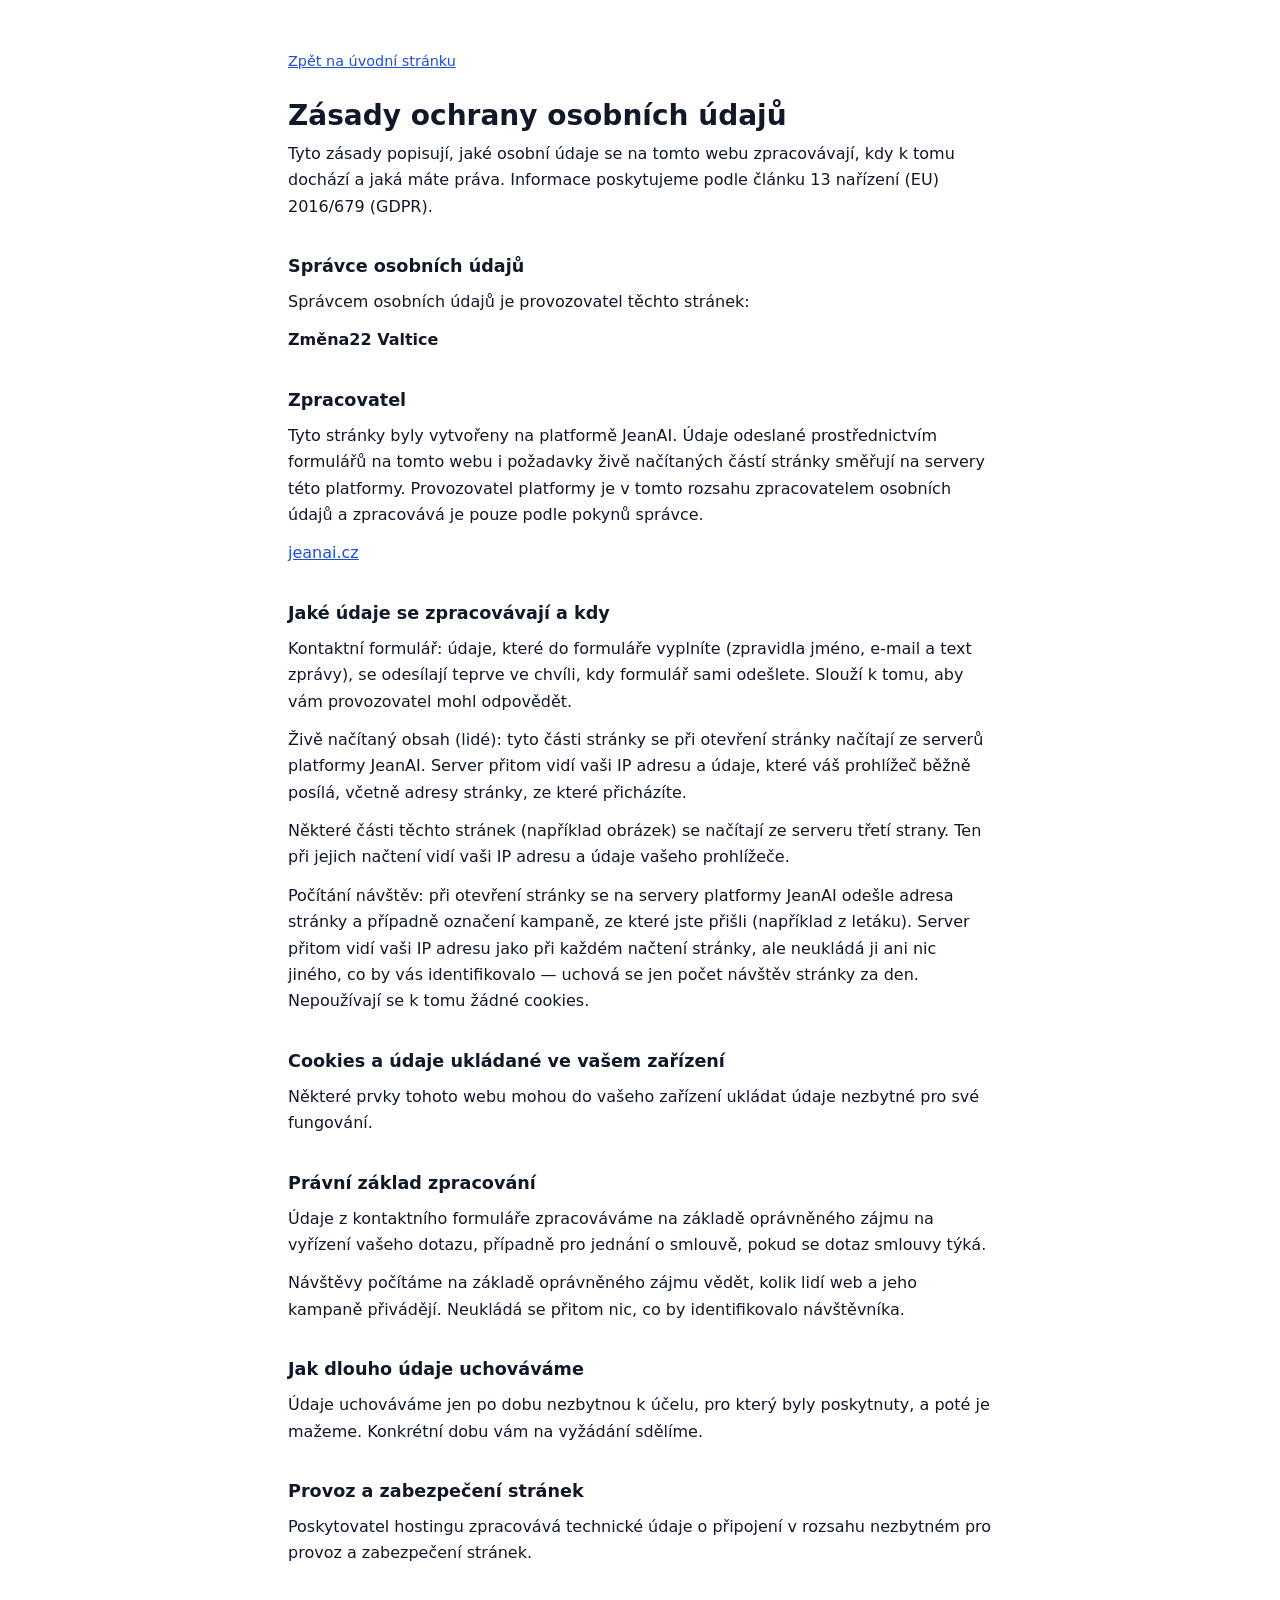
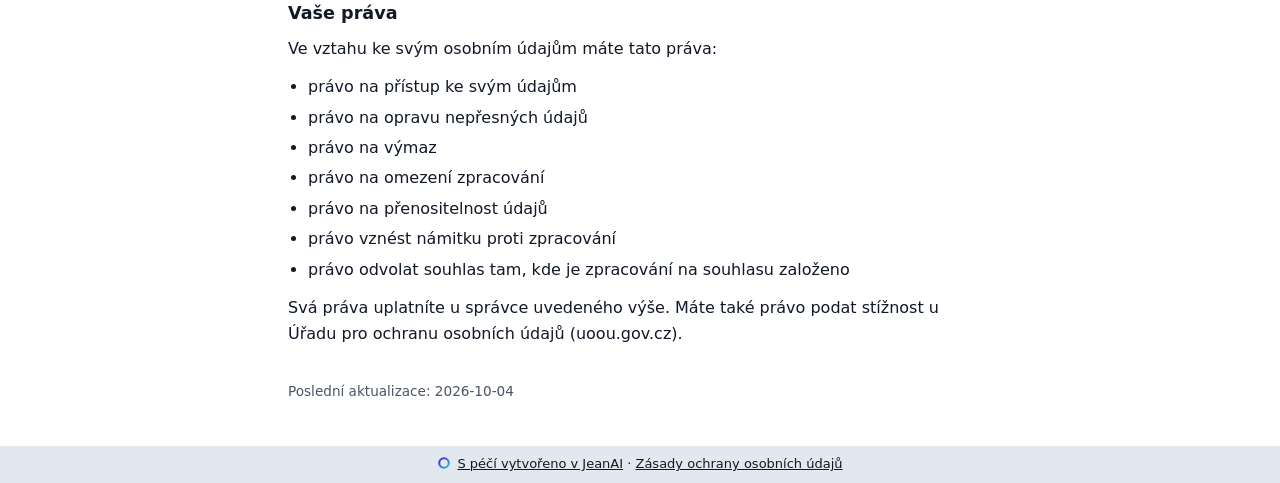
==== commit 23df74ff: "Deploy website: Změna22 Valtice" ====
--- a/soukromi.html
+++ b/soukromi.html
@@ -1 +1 @@
-<!doctype html><html lang="cs"><head><meta charset="utf-8"><meta name="viewport" content="width=device-width, initial-scale=1"><title>Zásady ochrany osobních údajů</title><style>:root{color-scheme:light}body{margin:0;background:#FFFFFF;color:#111827;font-family:ui-sans-serif,system-ui,-apple-system,'Segoe UI',sans-serif;font-size:16px;line-height:1.65}main{max-width:44rem;margin:0 auto;padding:48px 20px 32px}h1{font-size:1.75rem;line-height:1.25;margin:0 0 8px}h2{font-size:1.1rem;margin:32px 0 8px}p{margin:0 0 12px}ul{margin:0 0 12px;padding-left:1.25rem}li{margin:0 0 4px}a{color:#1D4ED8}.jean-back{display:inline-block;margin-bottom:24px;font-size:0.9rem}.jean-controller{font-weight:600}.jean-updated{margin-top:32px;font-size:0.85rem;color:#4B5563}</style></head><body><main><a class="jean-back" href="/">Zpět na úvodní stránku</a><h1>Zásady ochrany osobních údajů</h1><p>Tyto zásady popisují, jaké osobní údaje se na tomto webu zpracovávají, kdy k tomu dochází a jaká máte práva. Informace poskytujeme podle článku 13 nařízení (EU) 2016/679 (GDPR).</p><section><h2>Správce osobních údajů</h2><p>Správcem osobních údajů je provozovatel těchto stránek:</p><p class="jean-controller">Změna22 Valtice</p></section><section><h2>Zpracovatel</h2><p>Tyto stránky byly vytvořeny na platformě JeanAI. Údaje odeslané prostřednictvím formulářů na tomto webu i požadavky živě načítaných částí stránky směřují na servery této platformy. Provozovatel platformy je v tomto rozsahu zpracovatelem osobních údajů a zpracovává je pouze podle pokynů správce.</p><p><a href="https://jeanai.cz" rel="noopener">jeanai.cz</a></p></section><section><h2>Jaké údaje se zpracovávají a kdy</h2><p>Kontaktní formulář: údaje, které do formuláře vyplníte (zpravidla jméno, e-mail a text zprávy), se odesílají teprve ve chvíli, kdy formulář sami odešlete. Slouží k tomu, aby vám provozovatel mohl odpovědět.</p><p>Živě načítaný obsah (lidé): tyto části stránky se při otevření stránky načítají ze serverů platformy JeanAI. Server přitom vidí vaši IP adresu a údaje, které váš prohlížeč běžně posílá, včetně adresy stránky, ze které přicházíte.</p><p>Některé části těchto stránek (například obrázek) se načítají ze serveru třetí strany. Ten při jejich načtení vidí vaši IP adresu a údaje vašeho prohlížeče.</p></section><section><h2>Cookies a údaje ukládané ve vašem zařízení</h2><p>Některé prvky tohoto webu mohou do vašeho zařízení ukládat údaje nezbytné pro své fungování.</p></section><section><h2>Právní základ zpracování</h2><p>Údaje z kontaktního formuláře zpracováváme na základě oprávněného zájmu na vyřízení vašeho dotazu, případně pro jednání o smlouvě, pokud se dotaz smlouvy týká.</p></section><section><h2>Jak dlouho údaje uchováváme</h2><p>Údaje uchováváme jen po dobu nezbytnou k účelu, pro který byly poskytnuty, a poté je mažeme. Konkrétní dobu vám na vyžádání sdělíme.</p></section><section><h2>Provoz a zabezpečení stránek</h2><p>Poskytovatel hostingu zpracovává technické údaje o připojení v rozsahu nezbytném pro provoz a zabezpečení stránek.</p></section><section><h2>Vaše práva</h2><p>Ve vztahu ke svým osobním údajům máte tato práva:</p><ul><li>právo na přístup ke svým údajům</li><li>právo na opravu nepřesných údajů</li><li>právo na výmaz</li><li>právo na omezení zpracování</li><li>právo na přenositelnost údajů</li><li>právo vznést námitku proti zpracování</li><li>právo odvolat souhlas tam, kde je zpracování na souhlasu založeno</li></ul><p>Svá práva uplatníte u správce uvedeného výše. Máte také právo podat stížnost u Úřadu pro ochranu osobních údajů (uoou.gov.cz).</p></section><p class="jean-updated">Poslední aktualizace: 2026-09-18</p></main><div data-jean-identification="1" aria-label="Údaje o provozovateli" style="background:#E2E8F0!important;color:#111827!important;font-family:var(--font-body, ui-sans-serif), system-ui, -apple-system, sans-serif;font-size:13px!important;line-height:1.6!important;padding:8px 16px;text-align:center;word-break:break-word;display:block!important;visibility:visible!important;opacity:1!important;position:static!important;height:auto!important;max-height:none!important;overflow:visible!important;clip-path:none!important;transform:none!important;content-visibility:visible!important"><span style="display:block!important;visibility:visible!important;opacity:1!important;color:inherit!important;font-size:13px!important;line-height:1.6!important;position:static!important;height:auto!important;max-height:none!important;overflow:visible!important;clip-path:none!important;transform:none!important;text-indent:0!important;letter-spacing:normal!important;word-spacing:normal!important;content-visibility:visible!important"><a href="https://jeanai.cz" rel="noopener" style="display:inline!important;text-decoration:underline;visibility:visible!important;opacity:1!important;color:inherit!important;font-size:13px!important;line-height:1.6!important;position:static!important;height:auto!important;max-height:none!important;overflow:visible!important;clip-path:none!important;transform:none!important;text-indent:0!important;letter-spacing:normal!important;word-spacing:normal!important;content-visibility:visible!important"><svg aria-hidden="true" focusable="false" width="14" height="14" viewBox="0 0 128 128" style="display:inline-block!important;visibility:visible!important;opacity:1!important;width:14px!important;height:14px!important;vertical-align:-2px;margin-right:6px"><defs><linearGradient id="jean-mark-ring" x1="0" y1="0" x2="1" y2="1"><stop offset="0" stop-color="#5814cf"/><stop offset="1" stop-color="#12c9e6"/></linearGradient></defs><circle cx="64" cy="64" r="43.5" fill="none" stroke="url(#jean-mark-ring)" stroke-width="19"/></svg>S péčí vytvořeno v JeanAI</a> · <a href="/soukromi.html" style="display:inline!important;text-decoration:underline;visibility:visible!important;opacity:1!important;color:inherit!important;font-size:13px!important;line-height:1.6!important;position:static!important;height:auto!important;max-height:none!important;overflow:visible!important;clip-path:none!important;transform:none!important;text-indent:0!important;letter-spacing:normal!important;word-spacing:normal!important;content-visibility:visible!important">Zásady ochrany osobních údajů</a></span></div></body></html>+<!doctype html><html lang="cs"><head><meta charset="utf-8"><meta name="viewport" content="width=device-width, initial-scale=1"><title>Zásady ochrany osobních údajů</title><style>:root{color-scheme:light}body{margin:0;background:#FFFFFF;color:#111827;font-family:ui-sans-serif,system-ui,-apple-system,'Segoe UI',sans-serif;font-size:16px;line-height:1.65}main{max-width:44rem;margin:0 auto;padding:48px 20px 32px}h1{font-size:1.75rem;line-height:1.25;margin:0 0 8px}h2{font-size:1.1rem;margin:32px 0 8px}p{margin:0 0 12px}ul{margin:0 0 12px;padding-left:1.25rem}li{margin:0 0 4px}a{color:#1D4ED8}.jean-back{display:inline-block;margin-bottom:24px;font-size:0.9rem}.jean-controller{font-weight:600}.jean-updated{margin-top:32px;font-size:0.85rem;color:#4B5563}</style></head><body><main><a class="jean-back" href="/">Zpět na úvodní stránku</a><h1>Zásady ochrany osobních údajů</h1><p>Tyto zásady popisují, jaké osobní údaje se na tomto webu zpracovávají, kdy k tomu dochází a jaká máte práva. Informace poskytujeme podle článku 13 nařízení (EU) 2016/679 (GDPR).</p><section><h2>Správce osobních údajů</h2><p>Správcem osobních údajů je provozovatel těchto stránek:</p><p class="jean-controller">Změna22 Valtice</p></section><section><h2>Zpracovatel</h2><p>Tyto stránky byly vytvořeny na platformě JeanAI. Údaje odeslané prostřednictvím formulářů na tomto webu i požadavky živě načítaných částí stránky směřují na servery této platformy. Provozovatel platformy je v tomto rozsahu zpracovatelem osobních údajů a zpracovává je pouze podle pokynů správce.</p><p><a href="https://jeanai.cz" rel="noopener">jeanai.cz</a></p></section><section><h2>Jaké údaje se zpracovávají a kdy</h2><p>Kontaktní formulář: údaje, které do formuláře vyplníte (zpravidla jméno, e-mail a text zprávy), se odesílají teprve ve chvíli, kdy formulář sami odešlete. Slouží k tomu, aby vám provozovatel mohl odpovědět.</p><p>Živě načítaný obsah (lidé): tyto části stránky se při otevření stránky načítají ze serverů platformy JeanAI. Server přitom vidí vaši IP adresu a údaje, které váš prohlížeč běžně posílá, včetně adresy stránky, ze které přicházíte.</p><p>Některé části těchto stránek (například obrázek) se načítají ze serveru třetí strany. Ten při jejich načtení vidí vaši IP adresu a údaje vašeho prohlížeče.</p><p>Počítání návštěv: při otevření stránky se na servery platformy JeanAI odešle adresa stránky a případně označení kampaně, ze které jste přišli (například z letáku). Server přitom vidí vaši IP adresu jako při každém načtení stránky, ale neukládá ji ani nic jiného, co by vás identifikovalo — uchová se jen počet návštěv stránky za den. Nepoužívají se k tomu žádné cookies.</p></section><section><h2>Cookies a údaje ukládané ve vašem zařízení</h2><p>Některé prvky tohoto webu mohou do vašeho zařízení ukládat údaje nezbytné pro své fungování.</p></section><section><h2>Právní základ zpracování</h2><p>Údaje z kontaktního formuláře zpracováváme na základě oprávněného zájmu na vyřízení vašeho dotazu, případně pro jednání o smlouvě, pokud se dotaz smlouvy týká.</p><p>Návštěvy počítáme na základě oprávněného zájmu vědět, kolik lidí web a jeho kampaně přivádějí. Neukládá se přitom nic, co by identifikovalo návštěvníka.</p></section><section><h2>Jak dlouho údaje uchováváme</h2><p>Údaje uchováváme jen po dobu nezbytnou k účelu, pro který byly poskytnuty, a poté je mažeme. Konkrétní dobu vám na vyžádání sdělíme.</p></section><section><h2>Provoz a zabezpečení stránek</h2><p>Poskytovatel hostingu zpracovává technické údaje o připojení v rozsahu nezbytném pro provoz a zabezpečení stránek.</p></section><section><h2>Vaše práva</h2><p>Ve vztahu ke svým osobním údajům máte tato práva:</p><ul><li>právo na přístup ke svým údajům</li><li>právo na opravu nepřesných údajů</li><li>právo na výmaz</li><li>právo na omezení zpracování</li><li>právo na přenositelnost údajů</li><li>právo vznést námitku proti zpracování</li><li>právo odvolat souhlas tam, kde je zpracování na souhlasu založeno</li></ul><p>Svá práva uplatníte u správce uvedeného výše. Máte také právo podat stížnost u Úřadu pro ochranu osobních údajů (uoou.gov.cz).</p></section><p class="jean-updated">Poslední aktualizace: 2026-10-04</p></main><div data-jean-identification="1" aria-label="Údaje o provozovateli" style="background:#E2E8F0!important;color:#111827!important;font-family:var(--font-body, ui-sans-serif), system-ui, -apple-system, sans-serif;font-size:13px!important;line-height:1.6!important;padding:8px 16px;text-align:center;word-break:break-word;display:block!important;visibility:visible!important;opacity:1!important;position:static!important;height:auto!important;max-height:none!important;overflow:visible!important;clip-path:none!important;transform:none!important;content-visibility:visible!important"><span style="display:block!important;visibility:visible!important;opacity:1!important;color:inherit!important;font-size:13px!important;line-height:1.6!important;position:static!important;height:auto!important;max-height:none!important;overflow:visible!important;clip-path:none!important;transform:none!important;text-indent:0!important;letter-spacing:normal!important;word-spacing:normal!important;content-visibility:visible!important"><a href="https://jeanai.cz" rel="noopener" style="display:inline!important;text-decoration:underline;visibility:visible!important;opacity:1!important;color:inherit!important;font-size:13px!important;line-height:1.6!important;position:static!important;height:auto!important;max-height:none!important;overflow:visible!important;clip-path:none!important;transform:none!important;text-indent:0!important;letter-spacing:normal!important;word-spacing:normal!important;content-visibility:visible!important"><svg aria-hidden="true" focusable="false" width="14" height="14" viewBox="0 0 128 128" style="display:inline-block!important;visibility:visible!important;opacity:1!important;width:14px!important;height:14px!important;vertical-align:-2px;margin-right:6px"><defs><linearGradient id="jean-mark-ring" x1="0" y1="0" x2="1" y2="1"><stop offset="0" stop-color="#5814cf"/><stop offset="1" stop-color="#12c9e6"/></linearGradient></defs><circle cx="64" cy="64" r="43.5" fill="none" stroke="url(#jean-mark-ring)" stroke-width="19"/></svg>S péčí vytvořeno v JeanAI</a> · <a href="/soukromi.html" style="display:inline!important;text-decoration:underline;visibility:visible!important;opacity:1!important;color:inherit!important;font-size:13px!important;line-height:1.6!important;position:static!important;height:auto!important;max-height:none!important;overflow:visible!important;clip-path:none!important;transform:none!important;text-indent:0!important;letter-spacing:normal!important;word-spacing:normal!important;content-visibility:visible!important">Zásady ochrany osobních údajů</a></span></div></body></html>
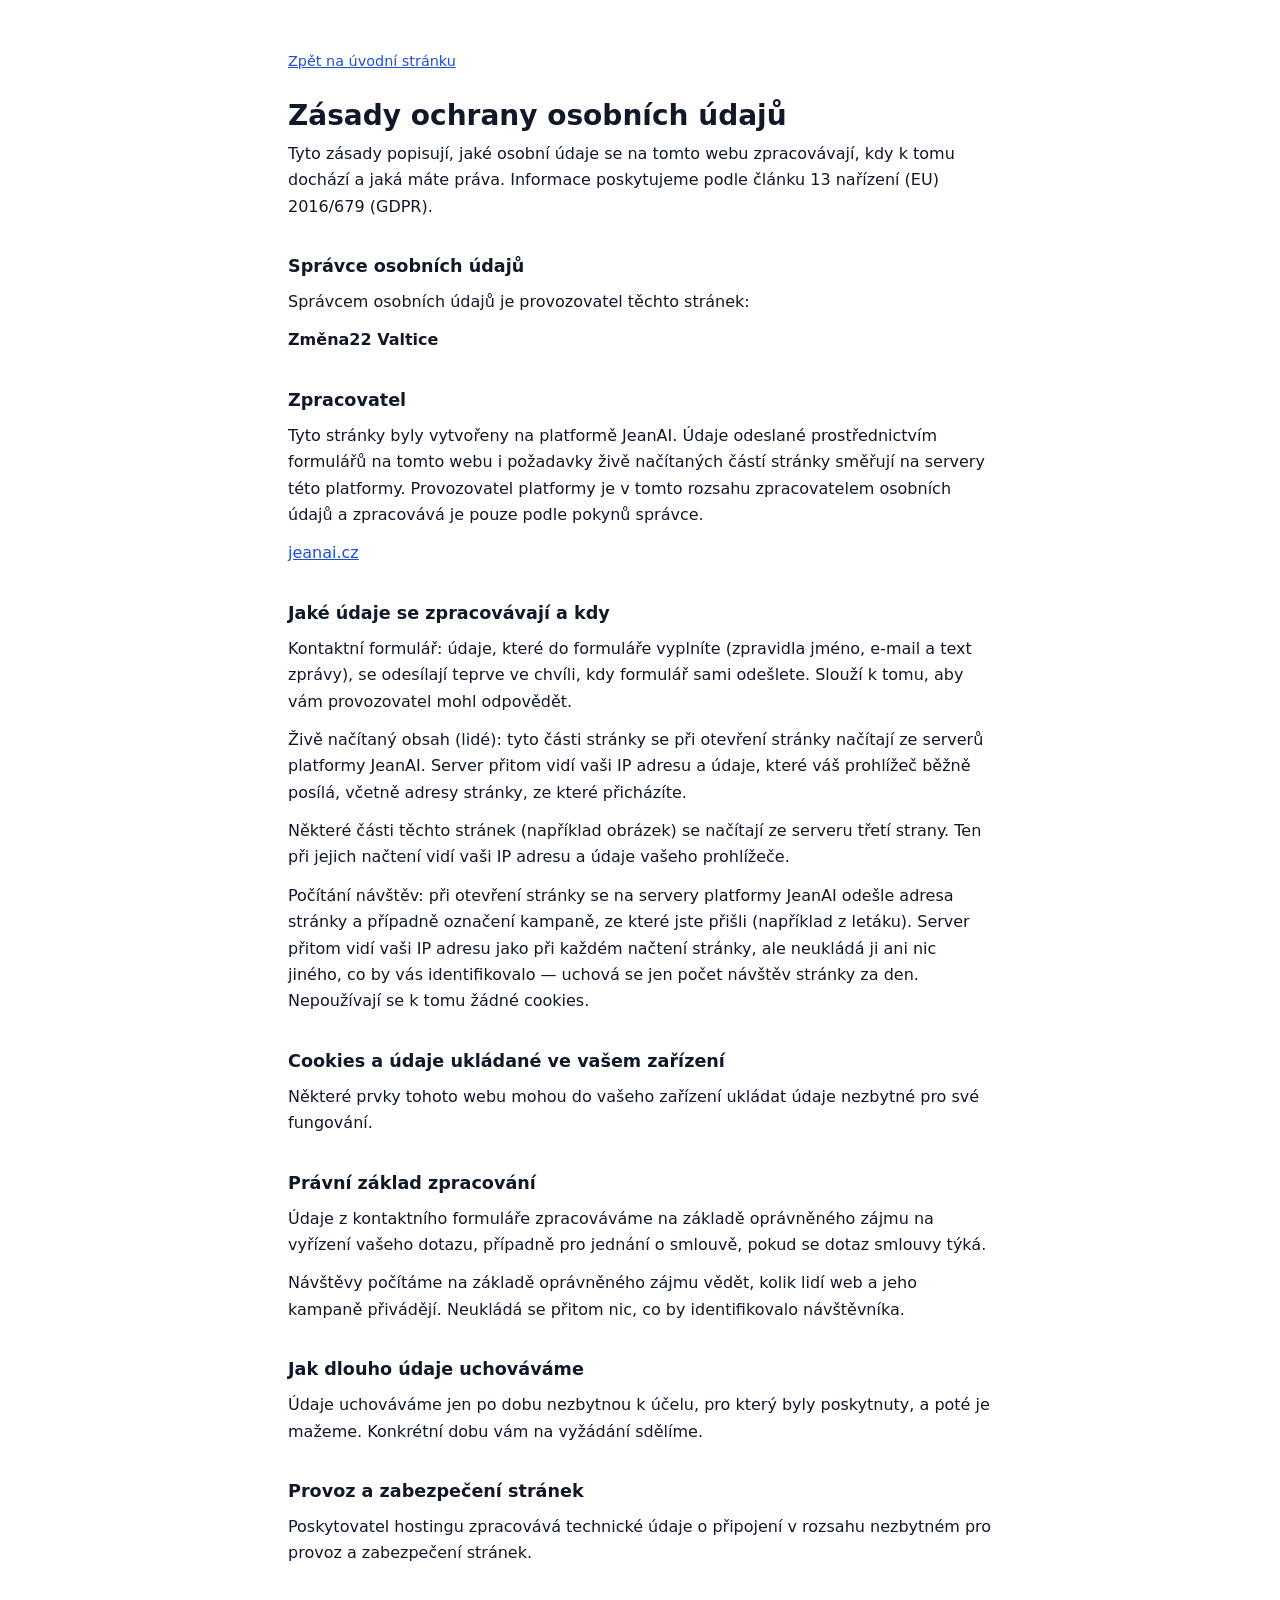
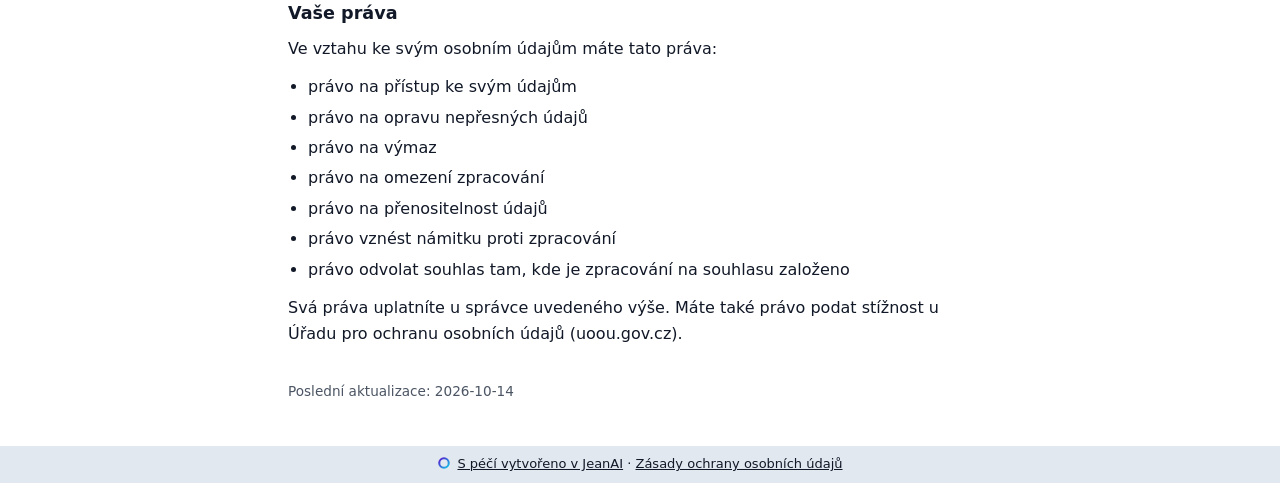
==== commit e79caa4f: "Deploy website: Změna22 Valtice" ====
--- a/soukromi.html
+++ b/soukromi.html
@@ -1 +1 @@
-<!doctype html><html lang="cs"><head><meta charset="utf-8"><meta name="viewport" content="width=device-width, initial-scale=1"><title>Zásady ochrany osobních údajů</title><style>:root{color-scheme:light}body{margin:0;background:#FFFFFF;color:#111827;font-family:ui-sans-serif,system-ui,-apple-system,'Segoe UI',sans-serif;font-size:16px;line-height:1.65}main{max-width:44rem;margin:0 auto;padding:48px 20px 32px}h1{font-size:1.75rem;line-height:1.25;margin:0 0 8px}h2{font-size:1.1rem;margin:32px 0 8px}p{margin:0 0 12px}ul{margin:0 0 12px;padding-left:1.25rem}li{margin:0 0 4px}a{color:#1D4ED8}.jean-back{display:inline-block;margin-bottom:24px;font-size:0.9rem}.jean-controller{font-weight:600}.jean-updated{margin-top:32px;font-size:0.85rem;color:#4B5563}</style></head><body><main><a class="jean-back" href="/">Zpět na úvodní stránku</a><h1>Zásady ochrany osobních údajů</h1><p>Tyto zásady popisují, jaké osobní údaje se na tomto webu zpracovávají, kdy k tomu dochází a jaká máte práva. Informace poskytujeme podle článku 13 nařízení (EU) 2016/679 (GDPR).</p><section><h2>Správce osobních údajů</h2><p>Správcem osobních údajů je provozovatel těchto stránek:</p><p class="jean-controller">Změna22 Valtice</p></section><section><h2>Zpracovatel</h2><p>Tyto stránky byly vytvořeny na platformě JeanAI. Údaje odeslané prostřednictvím formulářů na tomto webu i požadavky živě načítaných částí stránky směřují na servery této platformy. Provozovatel platformy je v tomto rozsahu zpracovatelem osobních údajů a zpracovává je pouze podle pokynů správce.</p><p><a href="https://jeanai.cz" rel="noopener">jeanai.cz</a></p></section><section><h2>Jaké údaje se zpracovávají a kdy</h2><p>Kontaktní formulář: údaje, které do formuláře vyplníte (zpravidla jméno, e-mail a text zprávy), se odesílají teprve ve chvíli, kdy formulář sami odešlete. Slouží k tomu, aby vám provozovatel mohl odpovědět.</p><p>Živě načítaný obsah (lidé): tyto části stránky se při otevření stránky načítají ze serverů platformy JeanAI. Server přitom vidí vaši IP adresu a údaje, které váš prohlížeč běžně posílá, včetně adresy stránky, ze které přicházíte.</p><p>Některé části těchto stránek (například obrázek) se načítají ze serveru třetí strany. Ten při jejich načtení vidí vaši IP adresu a údaje vašeho prohlížeče.</p><p>Počítání návštěv: při otevření stránky se na servery platformy JeanAI odešle adresa stránky a případně označení kampaně, ze které jste přišli (například z letáku). Server přitom vidí vaši IP adresu jako při každém načtení stránky, ale neukládá ji ani nic jiného, co by vás identifikovalo — uchová se jen počet návštěv stránky za den. Nepoužívají se k tomu žádné cookies.</p></section><section><h2>Cookies a údaje ukládané ve vašem zařízení</h2><p>Některé prvky tohoto webu mohou do vašeho zařízení ukládat údaje nezbytné pro své fungování.</p></section><section><h2>Právní základ zpracování</h2><p>Údaje z kontaktního formuláře zpracováváme na základě oprávněného zájmu na vyřízení vašeho dotazu, případně pro jednání o smlouvě, pokud se dotaz smlouvy týká.</p><p>Návštěvy počítáme na základě oprávněného zájmu vědět, kolik lidí web a jeho kampaně přivádějí. Neukládá se přitom nic, co by identifikovalo návštěvníka.</p></section><section><h2>Jak dlouho údaje uchováváme</h2><p>Údaje uchováváme jen po dobu nezbytnou k účelu, pro který byly poskytnuty, a poté je mažeme. Konkrétní dobu vám na vyžádání sdělíme.</p></section><section><h2>Provoz a zabezpečení stránek</h2><p>Poskytovatel hostingu zpracovává technické údaje o připojení v rozsahu nezbytném pro provoz a zabezpečení stránek.</p></section><section><h2>Vaše práva</h2><p>Ve vztahu ke svým osobním údajům máte tato práva:</p><ul><li>právo na přístup ke svým údajům</li><li>právo na opravu nepřesných údajů</li><li>právo na výmaz</li><li>právo na omezení zpracování</li><li>právo na přenositelnost údajů</li><li>právo vznést námitku proti zpracování</li><li>právo odvolat souhlas tam, kde je zpracování na souhlasu založeno</li></ul><p>Svá práva uplatníte u správce uvedeného výše. Máte také právo podat stížnost u Úřadu pro ochranu osobních údajů (uoou.gov.cz).</p></section><p class="jean-updated">Poslední aktualizace: 2026-10-04</p></main><div data-jean-identification="1" aria-label="Údaje o provozovateli" style="background:#E2E8F0!important;color:#111827!important;font-family:var(--font-body, ui-sans-serif), system-ui, -apple-system, sans-serif;font-size:13px!important;line-height:1.6!important;padding:8px 16px;text-align:center;word-break:break-word;display:block!important;visibility:visible!important;opacity:1!important;position:static!important;height:auto!important;max-height:none!important;overflow:visible!important;clip-path:none!important;transform:none!important;content-visibility:visible!important"><span style="display:block!important;visibility:visible!important;opacity:1!important;color:inherit!important;font-size:13px!important;line-height:1.6!important;position:static!important;height:auto!important;max-height:none!important;overflow:visible!important;clip-path:none!important;transform:none!important;text-indent:0!important;letter-spacing:normal!important;word-spacing:normal!important;content-visibility:visible!important"><a href="https://jeanai.cz" rel="noopener" style="display:inline!important;text-decoration:underline;visibility:visible!important;opacity:1!important;color:inherit!important;font-size:13px!important;line-height:1.6!important;position:static!important;height:auto!important;max-height:none!important;overflow:visible!important;clip-path:none!important;transform:none!important;text-indent:0!important;letter-spacing:normal!important;word-spacing:normal!important;content-visibility:visible!important"><svg aria-hidden="true" focusable="false" width="14" height="14" viewBox="0 0 128 128" style="display:inline-block!important;visibility:visible!important;opacity:1!important;width:14px!important;height:14px!important;vertical-align:-2px;margin-right:6px"><defs><linearGradient id="jean-mark-ring" x1="0" y1="0" x2="1" y2="1"><stop offset="0" stop-color="#5814cf"/><stop offset="1" stop-color="#12c9e6"/></linearGradient></defs><circle cx="64" cy="64" r="43.5" fill="none" stroke="url(#jean-mark-ring)" stroke-width="19"/></svg>S péčí vytvořeno v JeanAI</a> · <a href="/soukromi.html" style="display:inline!important;text-decoration:underline;visibility:visible!important;opacity:1!important;color:inherit!important;font-size:13px!important;line-height:1.6!important;position:static!important;height:auto!important;max-height:none!important;overflow:visible!important;clip-path:none!important;transform:none!important;text-indent:0!important;letter-spacing:normal!important;word-spacing:normal!important;content-visibility:visible!important">Zásady ochrany osobních údajů</a></span></div></body></html>+<!doctype html><html lang="cs"><head><meta charset="utf-8"><meta name="viewport" content="width=device-width, initial-scale=1"><title>Zásady ochrany osobních údajů</title><style>:root{color-scheme:light}body{margin:0;background:#FFFFFF;color:#111827;font-family:ui-sans-serif,system-ui,-apple-system,'Segoe UI',sans-serif;font-size:16px;line-height:1.65}main{max-width:44rem;margin:0 auto;padding:48px 20px 32px}h1{font-size:1.75rem;line-height:1.25;margin:0 0 8px}h2{font-size:1.1rem;margin:32px 0 8px}p{margin:0 0 12px}ul{margin:0 0 12px;padding-left:1.25rem}li{margin:0 0 4px}a{color:#1D4ED8}.jean-back{display:inline-block;margin-bottom:24px;font-size:0.9rem}.jean-controller{font-weight:600}.jean-updated{margin-top:32px;font-size:0.85rem;color:#4B5563}</style></head><body><main><a class="jean-back" href="/">Zpět na úvodní stránku</a><h1>Zásady ochrany osobních údajů</h1><p>Tyto zásady popisují, jaké osobní údaje se na tomto webu zpracovávají, kdy k tomu dochází a jaká máte práva. Informace poskytujeme podle článku 13 nařízení (EU) 2016/679 (GDPR).</p><section><h2>Správce osobních údajů</h2><p>Správcem osobních údajů je provozovatel těchto stránek:</p><p class="jean-controller">Změna22 Valtice</p></section><section><h2>Zpracovatel</h2><p>Tyto stránky byly vytvořeny na platformě JeanAI. Údaje odeslané prostřednictvím formulářů na tomto webu i požadavky živě načítaných částí stránky směřují na servery této platformy. Provozovatel platformy je v tomto rozsahu zpracovatelem osobních údajů a zpracovává je pouze podle pokynů správce.</p><p><a href="https://jeanai.cz" rel="noopener">jeanai.cz</a></p></section><section><h2>Jaké údaje se zpracovávají a kdy</h2><p>Kontaktní formulář: údaje, které do formuláře vyplníte (zpravidla jméno, e-mail a text zprávy), se odesílají teprve ve chvíli, kdy formulář sami odešlete. Slouží k tomu, aby vám provozovatel mohl odpovědět.</p><p>Živě načítaný obsah (lidé): tyto části stránky se při otevření stránky načítají ze serverů platformy JeanAI. Server přitom vidí vaši IP adresu a údaje, které váš prohlížeč běžně posílá, včetně adresy stránky, ze které přicházíte.</p><p>Některé části těchto stránek (například obrázek) se načítají ze serveru třetí strany. Ten při jejich načtení vidí vaši IP adresu a údaje vašeho prohlížeče.</p><p>Počítání návštěv: při otevření stránky se na servery platformy JeanAI odešle adresa stránky a případně označení kampaně, ze které jste přišli (například z letáku). Server přitom vidí vaši IP adresu jako při každém načtení stránky, ale neukládá ji ani nic jiného, co by vás identifikovalo — uchová se jen počet návštěv stránky za den. Nepoužívají se k tomu žádné cookies.</p></section><section><h2>Cookies a údaje ukládané ve vašem zařízení</h2><p>Některé prvky tohoto webu mohou do vašeho zařízení ukládat údaje nezbytné pro své fungování.</p></section><section><h2>Právní základ zpracování</h2><p>Údaje z kontaktního formuláře zpracováváme na základě oprávněného zájmu na vyřízení vašeho dotazu, případně pro jednání o smlouvě, pokud se dotaz smlouvy týká.</p><p>Návštěvy počítáme na základě oprávněného zájmu vědět, kolik lidí web a jeho kampaně přivádějí. Neukládá se přitom nic, co by identifikovalo návštěvníka.</p></section><section><h2>Jak dlouho údaje uchováváme</h2><p>Údaje uchováváme jen po dobu nezbytnou k účelu, pro který byly poskytnuty, a poté je mažeme. Konkrétní dobu vám na vyžádání sdělíme.</p></section><section><h2>Provoz a zabezpečení stránek</h2><p>Poskytovatel hostingu zpracovává technické údaje o připojení v rozsahu nezbytném pro provoz a zabezpečení stránek.</p></section><section><h2>Vaše práva</h2><p>Ve vztahu ke svým osobním údajům máte tato práva:</p><ul><li>právo na přístup ke svým údajům</li><li>právo na opravu nepřesných údajů</li><li>právo na výmaz</li><li>právo na omezení zpracování</li><li>právo na přenositelnost údajů</li><li>právo vznést námitku proti zpracování</li><li>právo odvolat souhlas tam, kde je zpracování na souhlasu založeno</li></ul><p>Svá práva uplatníte u správce uvedeného výše. Máte také právo podat stížnost u Úřadu pro ochranu osobních údajů (uoou.gov.cz).</p></section><p class="jean-updated">Poslední aktualizace: 2026-10-14</p></main><div data-jean-identification="1" aria-label="Údaje o provozovateli" style="background:#E2E8F0!important;color:#111827!important;font-family:var(--font-body, ui-sans-serif), system-ui, -apple-system, sans-serif;font-size:13px!important;line-height:1.6!important;padding:8px 16px;text-align:center;word-break:break-word;display:block!important;visibility:visible!important;opacity:1!important;position:static!important;height:auto!important;max-height:none!important;overflow:visible!important;clip-path:none!important;transform:none!important;content-visibility:visible!important"><span style="display:block!important;visibility:visible!important;opacity:1!important;color:inherit!important;font-size:13px!important;line-height:1.6!important;position:static!important;height:auto!important;max-height:none!important;overflow:visible!important;clip-path:none!important;transform:none!important;text-indent:0!important;letter-spacing:normal!important;word-spacing:normal!important;content-visibility:visible!important"><a href="https://jeanai.cz" rel="noopener" style="display:inline!important;text-decoration:underline;visibility:visible!important;opacity:1!important;color:inherit!important;font-size:13px!important;line-height:1.6!important;position:static!important;height:auto!important;max-height:none!important;overflow:visible!important;clip-path:none!important;transform:none!important;text-indent:0!important;letter-spacing:normal!important;word-spacing:normal!important;content-visibility:visible!important"><svg aria-hidden="true" focusable="false" width="14" height="14" viewBox="0 0 128 128" style="display:inline-block!important;visibility:visible!important;opacity:1!important;width:14px!important;height:14px!important;vertical-align:-2px;margin-right:6px"><defs><linearGradient id="jean-mark-ring" x1="0" y1="0" x2="1" y2="1"><stop offset="0" stop-color="#5814cf"/><stop offset="1" stop-color="#12c9e6"/></linearGradient></defs><circle cx="64" cy="64" r="43.5" fill="none" stroke="url(#jean-mark-ring)" stroke-width="19"/></svg>S péčí vytvořeno v JeanAI</a> · <a href="/soukromi.html" style="display:inline!important;text-decoration:underline;visibility:visible!important;opacity:1!important;color:inherit!important;font-size:13px!important;line-height:1.6!important;position:static!important;height:auto!important;max-height:none!important;overflow:visible!important;clip-path:none!important;transform:none!important;text-indent:0!important;letter-spacing:normal!important;word-spacing:normal!important;content-visibility:visible!important">Zásady ochrany osobních údajů</a></span></div></body></html>
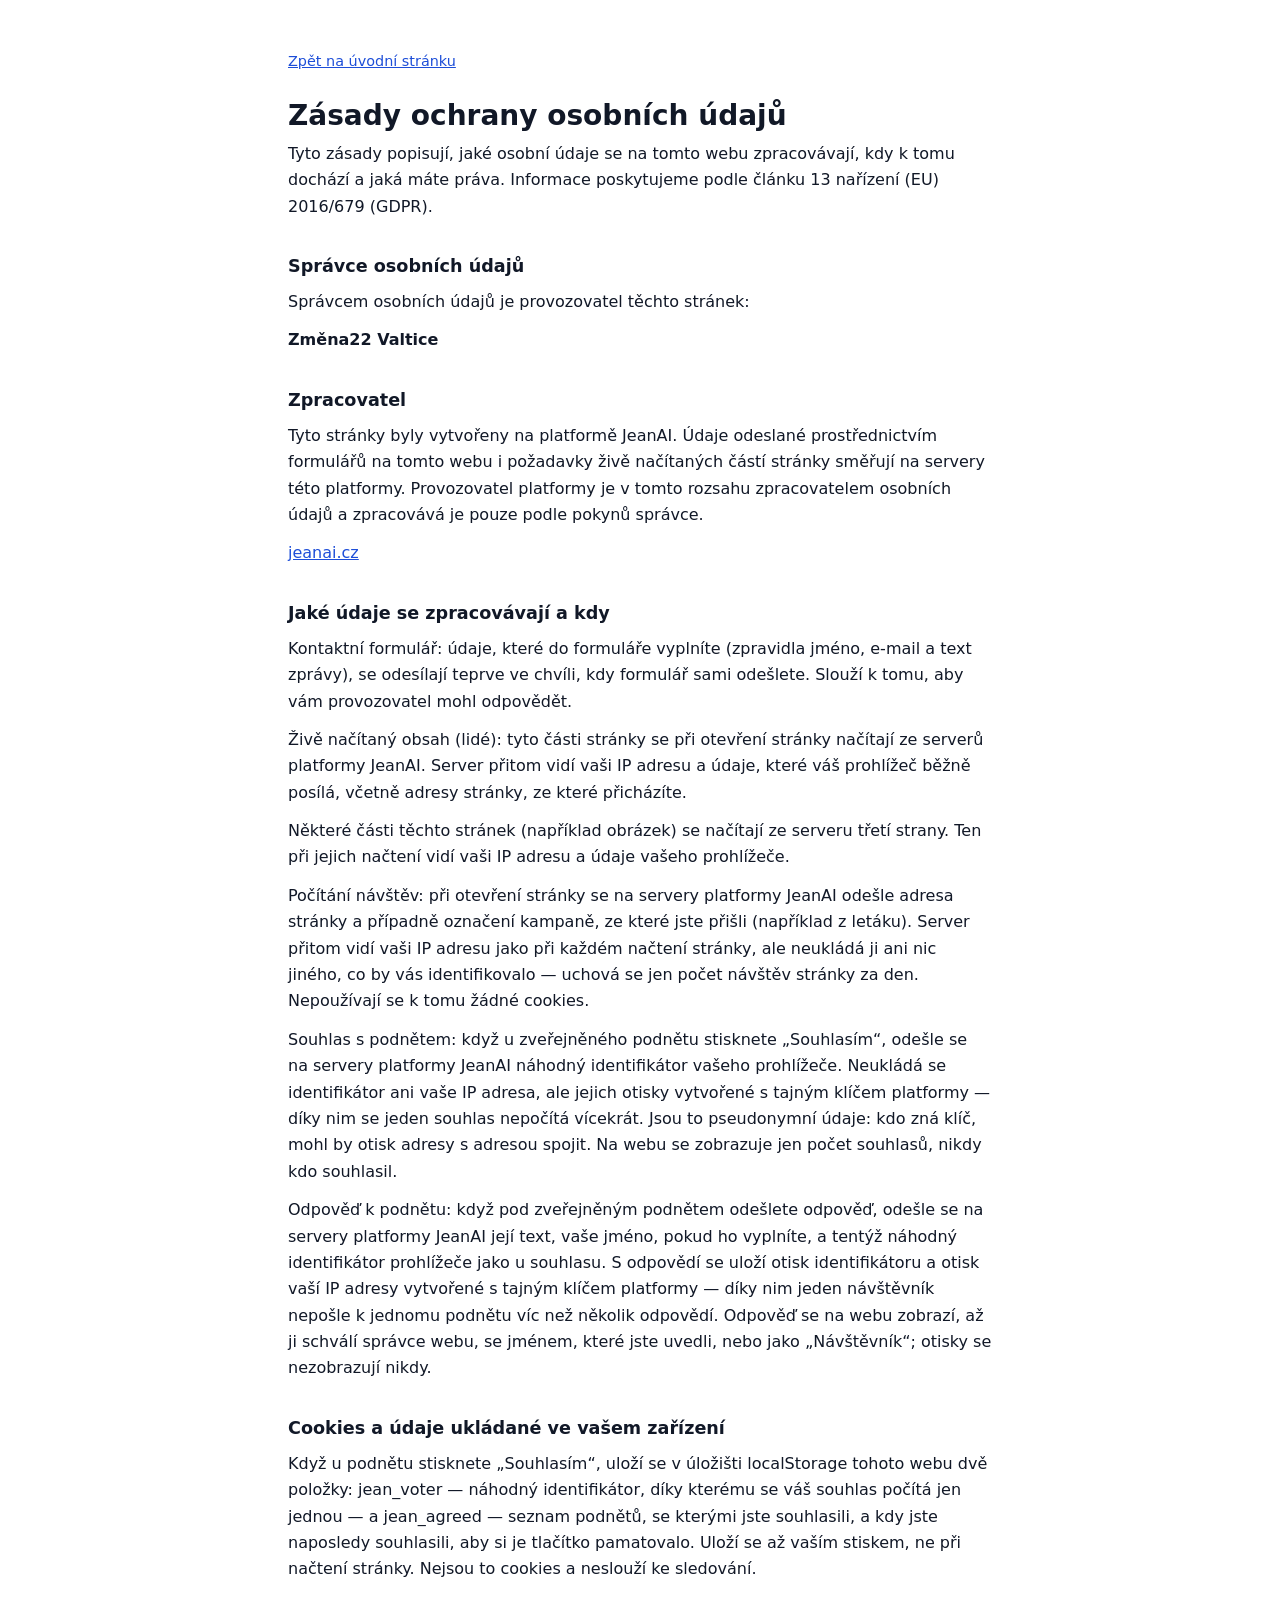
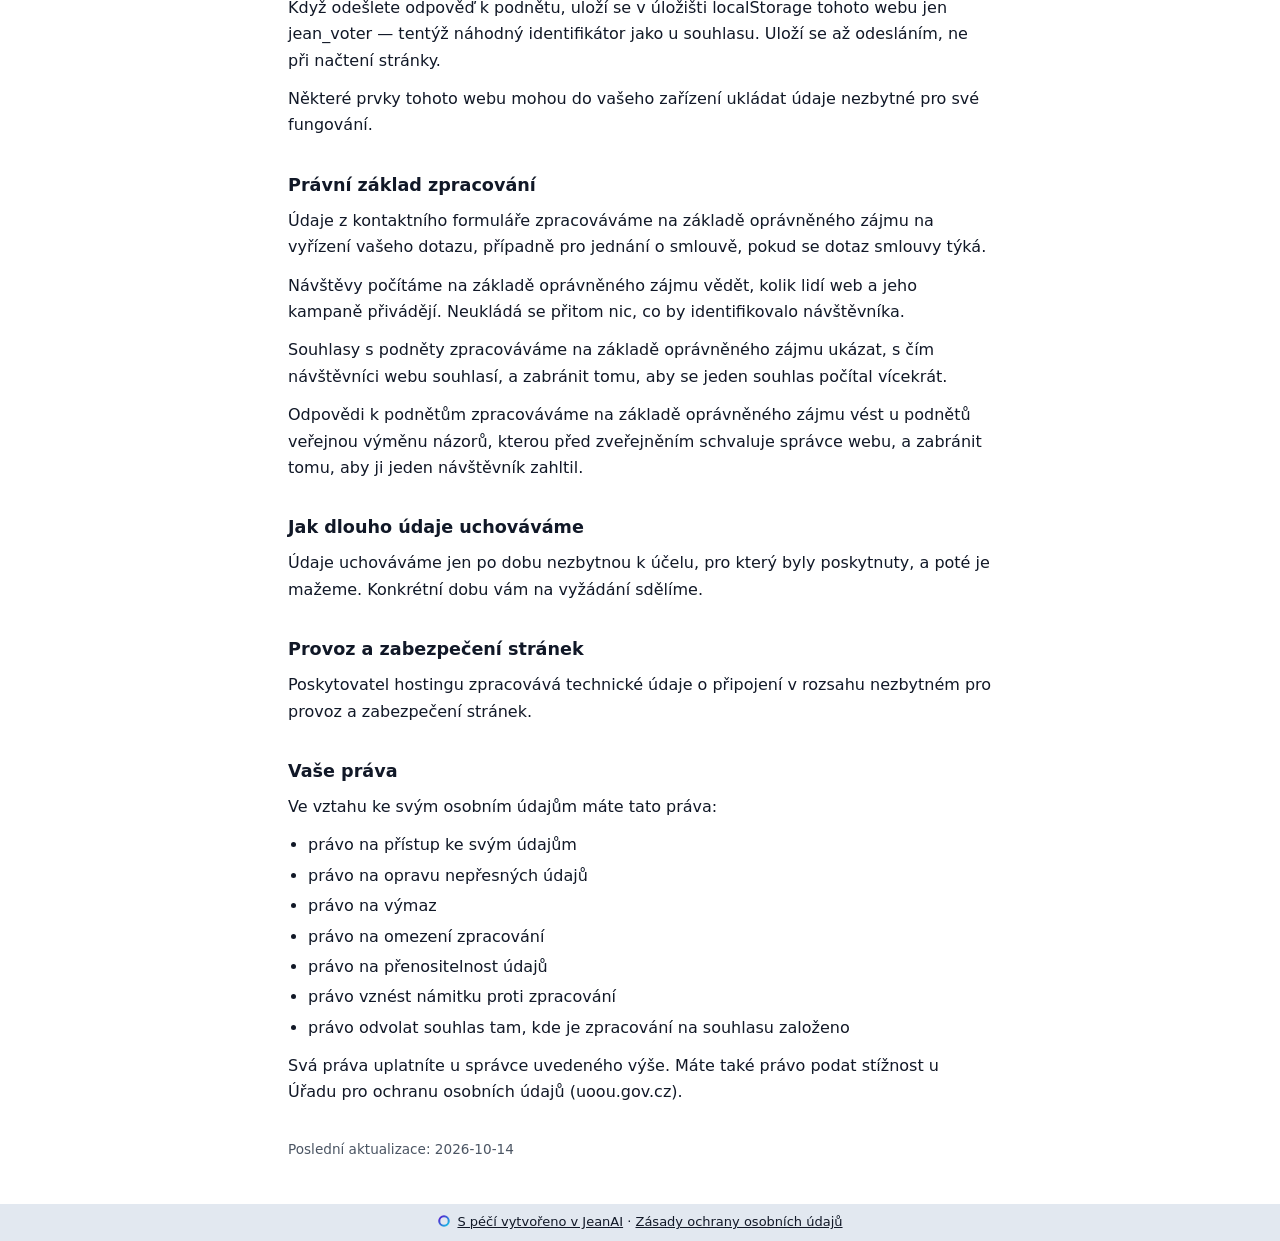
==== commit b3dd8618: "Deploy website: Změna22 Valtice" ====
--- a/soukromi.html
+++ b/soukromi.html
@@ -1 +1 @@
-<!doctype html><html lang="cs"><head><meta charset="utf-8"><meta name="viewport" content="width=device-width, initial-scale=1"><title>Zásady ochrany osobních údajů</title><style>:root{color-scheme:light}body{margin:0;background:#FFFFFF;color:#111827;font-family:ui-sans-serif,system-ui,-apple-system,'Segoe UI',sans-serif;font-size:16px;line-height:1.65}main{max-width:44rem;margin:0 auto;padding:48px 20px 32px}h1{font-size:1.75rem;line-height:1.25;margin:0 0 8px}h2{font-size:1.1rem;margin:32px 0 8px}p{margin:0 0 12px}ul{margin:0 0 12px;padding-left:1.25rem}li{margin:0 0 4px}a{color:#1D4ED8}.jean-back{display:inline-block;margin-bottom:24px;font-size:0.9rem}.jean-controller{font-weight:600}.jean-updated{margin-top:32px;font-size:0.85rem;color:#4B5563}</style></head><body><main><a class="jean-back" href="/">Zpět na úvodní stránku</a><h1>Zásady ochrany osobních údajů</h1><p>Tyto zásady popisují, jaké osobní údaje se na tomto webu zpracovávají, kdy k tomu dochází a jaká máte práva. Informace poskytujeme podle článku 13 nařízení (EU) 2016/679 (GDPR).</p><section><h2>Správce osobních údajů</h2><p>Správcem osobních údajů je provozovatel těchto stránek:</p><p class="jean-controller">Změna22 Valtice</p></section><section><h2>Zpracovatel</h2><p>Tyto stránky byly vytvořeny na platformě JeanAI. Údaje odeslané prostřednictvím formulářů na tomto webu i požadavky živě načítaných částí stránky směřují na servery této platformy. Provozovatel platformy je v tomto rozsahu zpracovatelem osobních údajů a zpracovává je pouze podle pokynů správce.</p><p><a href="https://jeanai.cz" rel="noopener">jeanai.cz</a></p></section><section><h2>Jaké údaje se zpracovávají a kdy</h2><p>Kontaktní formulář: údaje, které do formuláře vyplníte (zpravidla jméno, e-mail a text zprávy), se odesílají teprve ve chvíli, kdy formulář sami odešlete. Slouží k tomu, aby vám provozovatel mohl odpovědět.</p><p>Živě načítaný obsah (lidé): tyto části stránky se při otevření stránky načítají ze serverů platformy JeanAI. Server přitom vidí vaši IP adresu a údaje, které váš prohlížeč běžně posílá, včetně adresy stránky, ze které přicházíte.</p><p>Některé části těchto stránek (například obrázek) se načítají ze serveru třetí strany. Ten při jejich načtení vidí vaši IP adresu a údaje vašeho prohlížeče.</p><p>Počítání návštěv: při otevření stránky se na servery platformy JeanAI odešle adresa stránky a případně označení kampaně, ze které jste přišli (například z letáku). Server přitom vidí vaši IP adresu jako při každém načtení stránky, ale neukládá ji ani nic jiného, co by vás identifikovalo — uchová se jen počet návštěv stránky za den. Nepoužívají se k tomu žádné cookies.</p></section><section><h2>Cookies a údaje ukládané ve vašem zařízení</h2><p>Některé prvky tohoto webu mohou do vašeho zařízení ukládat údaje nezbytné pro své fungování.</p></section><section><h2>Právní základ zpracování</h2><p>Údaje z kontaktního formuláře zpracováváme na základě oprávněného zájmu na vyřízení vašeho dotazu, případně pro jednání o smlouvě, pokud se dotaz smlouvy týká.</p><p>Návštěvy počítáme na základě oprávněného zájmu vědět, kolik lidí web a jeho kampaně přivádějí. Neukládá se přitom nic, co by identifikovalo návštěvníka.</p></section><section><h2>Jak dlouho údaje uchováváme</h2><p>Údaje uchováváme jen po dobu nezbytnou k účelu, pro který byly poskytnuty, a poté je mažeme. Konkrétní dobu vám na vyžádání sdělíme.</p></section><section><h2>Provoz a zabezpečení stránek</h2><p>Poskytovatel hostingu zpracovává technické údaje o připojení v rozsahu nezbytném pro provoz a zabezpečení stránek.</p></section><section><h2>Vaše práva</h2><p>Ve vztahu ke svým osobním údajům máte tato práva:</p><ul><li>právo na přístup ke svým údajům</li><li>právo na opravu nepřesných údajů</li><li>právo na výmaz</li><li>právo na omezení zpracování</li><li>právo na přenositelnost údajů</li><li>právo vznést námitku proti zpracování</li><li>právo odvolat souhlas tam, kde je zpracování na souhlasu založeno</li></ul><p>Svá práva uplatníte u správce uvedeného výše. Máte také právo podat stížnost u Úřadu pro ochranu osobních údajů (uoou.gov.cz).</p></section><p class="jean-updated">Poslední aktualizace: 2026-10-14</p></main><div data-jean-identification="1" aria-label="Údaje o provozovateli" style="background:#E2E8F0!important;color:#111827!important;font-family:var(--font-body, ui-sans-serif), system-ui, -apple-system, sans-serif;font-size:13px!important;line-height:1.6!important;padding:8px 16px;text-align:center;word-break:break-word;display:block!important;visibility:visible!important;opacity:1!important;position:static!important;height:auto!important;max-height:none!important;overflow:visible!important;clip-path:none!important;transform:none!important;content-visibility:visible!important"><span style="display:block!important;visibility:visible!important;opacity:1!important;color:inherit!important;font-size:13px!important;line-height:1.6!important;position:static!important;height:auto!important;max-height:none!important;overflow:visible!important;clip-path:none!important;transform:none!important;text-indent:0!important;letter-spacing:normal!important;word-spacing:normal!important;content-visibility:visible!important"><a href="https://jeanai.cz" rel="noopener" style="display:inline!important;text-decoration:underline;visibility:visible!important;opacity:1!important;color:inherit!important;font-size:13px!important;line-height:1.6!important;position:static!important;height:auto!important;max-height:none!important;overflow:visible!important;clip-path:none!important;transform:none!important;text-indent:0!important;letter-spacing:normal!important;word-spacing:normal!important;content-visibility:visible!important"><svg aria-hidden="true" focusable="false" width="14" height="14" viewBox="0 0 128 128" style="display:inline-block!important;visibility:visible!important;opacity:1!important;width:14px!important;height:14px!important;vertical-align:-2px;margin-right:6px"><defs><linearGradient id="jean-mark-ring" x1="0" y1="0" x2="1" y2="1"><stop offset="0" stop-color="#5814cf"/><stop offset="1" stop-color="#12c9e6"/></linearGradient></defs><circle cx="64" cy="64" r="43.5" fill="none" stroke="url(#jean-mark-ring)" stroke-width="19"/></svg>S péčí vytvořeno v JeanAI</a> · <a href="/soukromi.html" style="display:inline!important;text-decoration:underline;visibility:visible!important;opacity:1!important;color:inherit!important;font-size:13px!important;line-height:1.6!important;position:static!important;height:auto!important;max-height:none!important;overflow:visible!important;clip-path:none!important;transform:none!important;text-indent:0!important;letter-spacing:normal!important;word-spacing:normal!important;content-visibility:visible!important">Zásady ochrany osobních údajů</a></span></div></body></html>+<!doctype html><html lang="cs"><head><meta charset="utf-8"><meta name="viewport" content="width=device-width, initial-scale=1"><title>Zásady ochrany osobních údajů</title><style>:root{color-scheme:light}body{margin:0;background:#FFFFFF;color:#111827;font-family:ui-sans-serif,system-ui,-apple-system,'Segoe UI',sans-serif;font-size:16px;line-height:1.65}main{max-width:44rem;margin:0 auto;padding:48px 20px 32px}h1{font-size:1.75rem;line-height:1.25;margin:0 0 8px}h2{font-size:1.1rem;margin:32px 0 8px}p{margin:0 0 12px}ul{margin:0 0 12px;padding-left:1.25rem}li{margin:0 0 4px}a{color:#1D4ED8}.jean-back{display:inline-block;margin-bottom:24px;font-size:0.9rem}.jean-controller{font-weight:600}.jean-updated{margin-top:32px;font-size:0.85rem;color:#4B5563}</style></head><body><main><a class="jean-back" href="/">Zpět na úvodní stránku</a><h1>Zásady ochrany osobních údajů</h1><p>Tyto zásady popisují, jaké osobní údaje se na tomto webu zpracovávají, kdy k tomu dochází a jaká máte práva. Informace poskytujeme podle článku 13 nařízení (EU) 2016/679 (GDPR).</p><section><h2>Správce osobních údajů</h2><p>Správcem osobních údajů je provozovatel těchto stránek:</p><p class="jean-controller">Změna22 Valtice</p></section><section><h2>Zpracovatel</h2><p>Tyto stránky byly vytvořeny na platformě JeanAI. Údaje odeslané prostřednictvím formulářů na tomto webu i požadavky živě načítaných částí stránky směřují na servery této platformy. Provozovatel platformy je v tomto rozsahu zpracovatelem osobních údajů a zpracovává je pouze podle pokynů správce.</p><p><a href="https://jeanai.cz" rel="noopener">jeanai.cz</a></p></section><section><h2>Jaké údaje se zpracovávají a kdy</h2><p>Kontaktní formulář: údaje, které do formuláře vyplníte (zpravidla jméno, e-mail a text zprávy), se odesílají teprve ve chvíli, kdy formulář sami odešlete. Slouží k tomu, aby vám provozovatel mohl odpovědět.</p><p>Živě načítaný obsah (lidé): tyto části stránky se při otevření stránky načítají ze serverů platformy JeanAI. Server přitom vidí vaši IP adresu a údaje, které váš prohlížeč běžně posílá, včetně adresy stránky, ze které přicházíte.</p><p>Některé části těchto stránek (například obrázek) se načítají ze serveru třetí strany. Ten při jejich načtení vidí vaši IP adresu a údaje vašeho prohlížeče.</p><p>Počítání návštěv: při otevření stránky se na servery platformy JeanAI odešle adresa stránky a případně označení kampaně, ze které jste přišli (například z letáku). Server přitom vidí vaši IP adresu jako při každém načtení stránky, ale neukládá ji ani nic jiného, co by vás identifikovalo — uchová se jen počet návštěv stránky za den. Nepoužívají se k tomu žádné cookies.</p><p>Souhlas s podnětem: když u zveřejněného podnětu stisknete „Souhlasím“, odešle se na servery platformy JeanAI náhodný identifikátor vašeho prohlížeče. Neukládá se identifikátor ani vaše IP adresa, ale jejich otisky vytvořené s tajným klíčem platformy — díky nim se jeden souhlas nepočítá vícekrát. Jsou to pseudonymní údaje: kdo zná klíč, mohl by otisk adresy s adresou spojit. Na webu se zobrazuje jen počet souhlasů, nikdy kdo souhlasil.</p><p>Odpověď k podnětu: když pod zveřejněným podnětem odešlete odpověď, odešle se na servery platformy JeanAI její text, vaše jméno, pokud ho vyplníte, a tentýž náhodný identifikátor prohlížeče jako u souhlasu. S odpovědí se uloží otisk identifikátoru a otisk vaší IP adresy vytvořené s tajným klíčem platformy — díky nim jeden návštěvník nepošle k jednomu podnětu víc než několik odpovědí. Odpověď se na webu zobrazí, až ji schválí správce webu, se jménem, které jste uvedli, nebo jako „Návštěvník“; otisky se nezobrazují nikdy.</p></section><section><h2>Cookies a údaje ukládané ve vašem zařízení</h2><p>Když u podnětu stisknete „Souhlasím“, uloží se v úložišti localStorage tohoto webu dvě položky: jean_voter — náhodný identifikátor, díky kterému se váš souhlas počítá jen jednou — a jean_agreed — seznam podnětů, se kterými jste souhlasili, a kdy jste naposledy souhlasili, aby si je tlačítko pamatovalo. Uloží se až vaším stiskem, ne při načtení stránky. Nejsou to cookies a neslouží ke sledování.</p><p>Když odešlete odpověď k podnětu, uloží se v úložišti localStorage tohoto webu jen jean_voter — tentýž náhodný identifikátor jako u souhlasu. Uloží se až odesláním, ne při načtení stránky.</p><p>Některé prvky tohoto webu mohou do vašeho zařízení ukládat údaje nezbytné pro své fungování.</p></section><section><h2>Právní základ zpracování</h2><p>Údaje z kontaktního formuláře zpracováváme na základě oprávněného zájmu na vyřízení vašeho dotazu, případně pro jednání o smlouvě, pokud se dotaz smlouvy týká.</p><p>Návštěvy počítáme na základě oprávněného zájmu vědět, kolik lidí web a jeho kampaně přivádějí. Neukládá se přitom nic, co by identifikovalo návštěvníka.</p><p>Souhlasy s podněty zpracováváme na základě oprávněného zájmu ukázat, s čím návštěvníci webu souhlasí, a zabránit tomu, aby se jeden souhlas počítal vícekrát.</p><p>Odpovědi k podnětům zpracováváme na základě oprávněného zájmu vést u podnětů veřejnou výměnu názorů, kterou před zveřejněním schvaluje správce webu, a zabránit tomu, aby ji jeden návštěvník zahltil.</p></section><section><h2>Jak dlouho údaje uchováváme</h2><p>Údaje uchováváme jen po dobu nezbytnou k účelu, pro který byly poskytnuty, a poté je mažeme. Konkrétní dobu vám na vyžádání sdělíme.</p></section><section><h2>Provoz a zabezpečení stránek</h2><p>Poskytovatel hostingu zpracovává technické údaje o připojení v rozsahu nezbytném pro provoz a zabezpečení stránek.</p></section><section><h2>Vaše práva</h2><p>Ve vztahu ke svým osobním údajům máte tato práva:</p><ul><li>právo na přístup ke svým údajům</li><li>právo na opravu nepřesných údajů</li><li>právo na výmaz</li><li>právo na omezení zpracování</li><li>právo na přenositelnost údajů</li><li>právo vznést námitku proti zpracování</li><li>právo odvolat souhlas tam, kde je zpracování na souhlasu založeno</li></ul><p>Svá práva uplatníte u správce uvedeného výše. Máte také právo podat stížnost u Úřadu pro ochranu osobních údajů (uoou.gov.cz).</p></section><p class="jean-updated">Poslední aktualizace: 2026-10-14</p></main><div data-jean-identification="1" aria-label="Údaje o provozovateli" style="background:#E2E8F0!important;color:#111827!important;font-family:var(--font-body, ui-sans-serif), system-ui, -apple-system, sans-serif;font-size:13px!important;line-height:1.6!important;padding:8px 16px;text-align:center;word-break:break-word;display:block!important;visibility:visible!important;opacity:1!important;position:static!important;height:auto!important;max-height:none!important;overflow:visible!important;clip-path:none!important;transform:none!important;content-visibility:visible!important"><span style="display:block!important;visibility:visible!important;opacity:1!important;color:inherit!important;font-size:13px!important;line-height:1.6!important;position:static!important;height:auto!important;max-height:none!important;overflow:visible!important;clip-path:none!important;transform:none!important;text-indent:0!important;letter-spacing:normal!important;word-spacing:normal!important;content-visibility:visible!important"><a href="https://jeanai.cz" rel="noopener" style="display:inline!important;text-decoration:underline;visibility:visible!important;opacity:1!important;color:inherit!important;font-size:13px!important;line-height:1.6!important;position:static!important;height:auto!important;max-height:none!important;overflow:visible!important;clip-path:none!important;transform:none!important;text-indent:0!important;letter-spacing:normal!important;word-spacing:normal!important;content-visibility:visible!important"><svg aria-hidden="true" focusable="false" width="14" height="14" viewBox="0 0 128 128" style="display:inline-block!important;visibility:visible!important;opacity:1!important;width:14px!important;height:14px!important;vertical-align:-2px;margin-right:6px"><defs><linearGradient id="jean-mark-ring" x1="0" y1="0" x2="1" y2="1"><stop offset="0" stop-color="#5814cf"/><stop offset="1" stop-color="#12c9e6"/></linearGradient></defs><circle cx="64" cy="64" r="43.5" fill="none" stroke="url(#jean-mark-ring)" stroke-width="19"/></svg>S péčí vytvořeno v JeanAI</a> · <a href="/soukromi.html" style="display:inline!important;text-decoration:underline;visibility:visible!important;opacity:1!important;color:inherit!important;font-size:13px!important;line-height:1.6!important;position:static!important;height:auto!important;max-height:none!important;overflow:visible!important;clip-path:none!important;transform:none!important;text-indent:0!important;letter-spacing:normal!important;word-spacing:normal!important;content-visibility:visible!important">Zásady ochrany osobních údajů</a></span></div></body></html>
